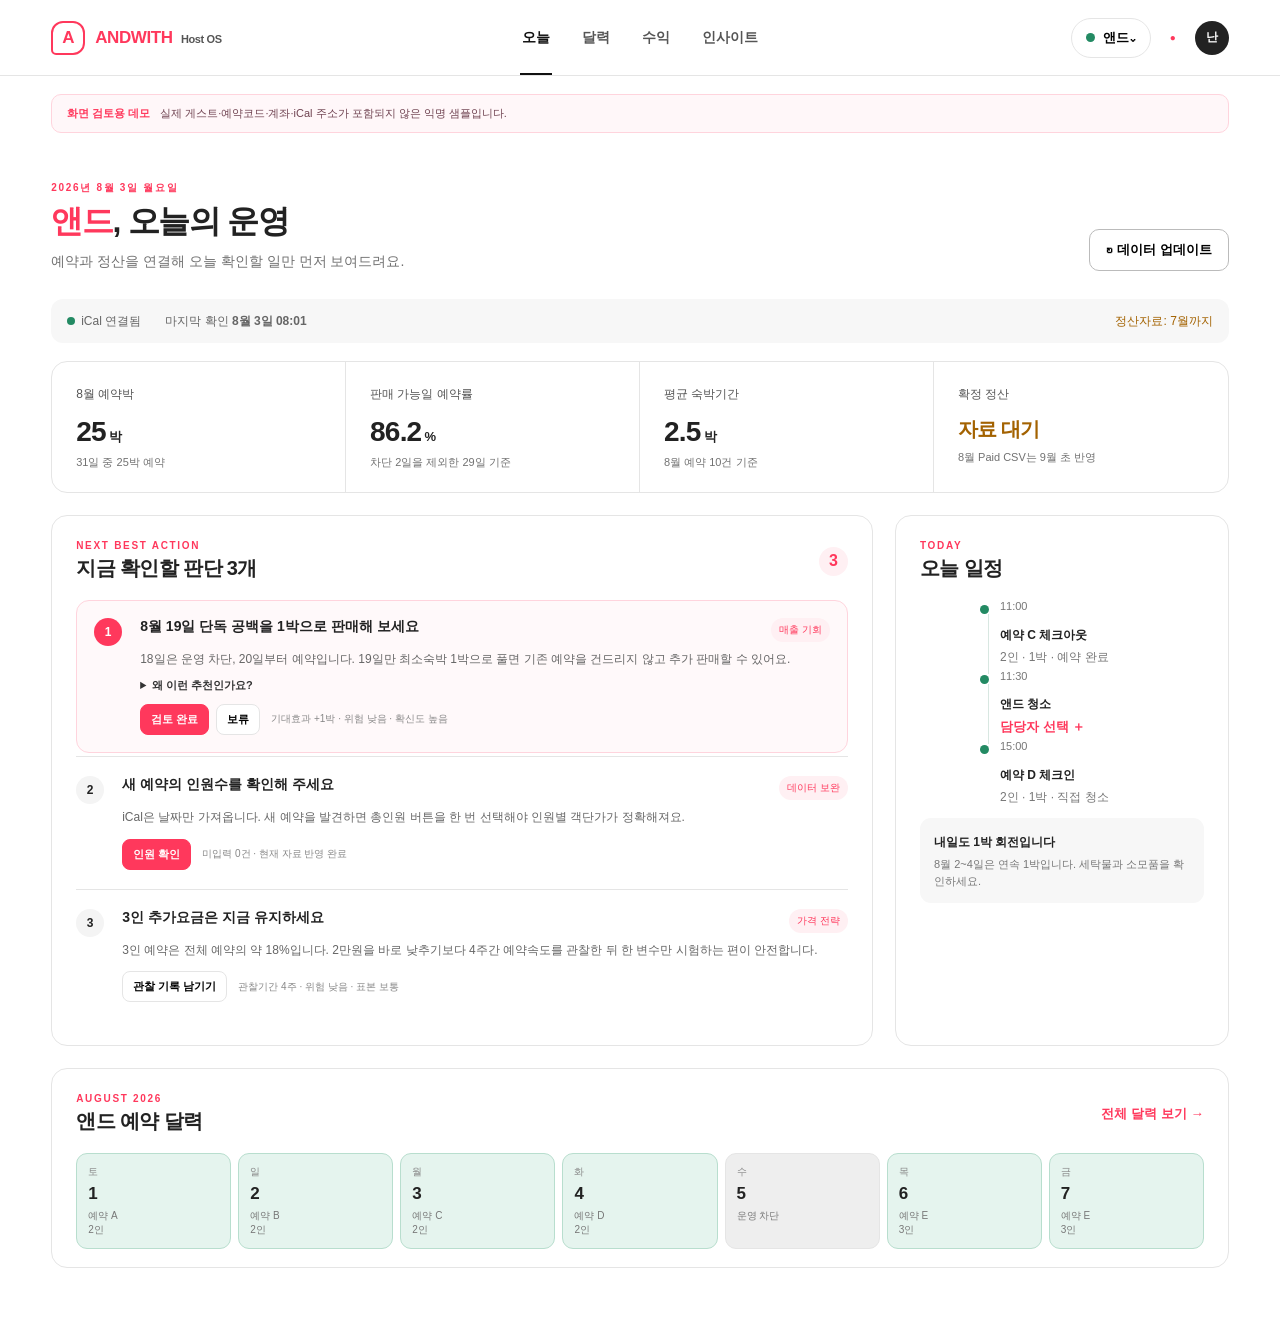
==== index.html @ 37c61ce6 "Add standalone ANDWITH demo preview" ====
<!doctype html>
<html lang="ko">
<head>
  <meta charset="UTF-8">
  <meta name="viewport" content="width=device-width, initial-scale=1.0">
  <meta name="description" content="앤드 숙소의 예약·정산·운영 판단을 돕는 내부 운영 대시보드">
  <title>ANDWITH Host OS · 앤드</title>
  <link rel="stylesheet" href="styles.css">
</head>
<body>
  <header class="topbar">
    <a class="brand" href="#today" aria-label="ANDWITH 홈"><span class="brand-mark">A</span><span>ANDWITH <b>Host OS</b></span></a>
    <nav aria-label="주 메뉴">
      <button class="nav active" data-view="today">오늘</button><button class="nav" data-view="calendar">달력</button><button class="nav" data-view="revenue">수익</button><button class="nav" data-view="insights">인사이트</button>
    </nav>
    <div class="top-actions"><button class="property-pill"><i></i>앤드⌄</button><button class="bell" aria-label="알림">●</button><span class="avatar">난</span></div>
  </header>

  <main>
    <div class="demo-banner"><b>화면 검토용 데모</b><span>실제 게스트·예약코드·계좌·iCal 주소가 포함되지 않은 익명 샘플입니다.</span></div>
    <section class="view active" id="today">
      <div class="page-head"><div><p class="kicker">2026년 8월 3일 월요일</p><h1><em>앤드</em>, 오늘의 운영</h1><p>예약과 정산을 연결해 오늘 확인할 일만 먼저 보여드려요.</p></div><button class="outline" data-open="syncDialog">↻ 데이터 업데이트</button></div>
      <div class="status-strip"><span><i class="dot green"></i>iCal 연결됨</span><span>마지막 확인 <b id="lastSync">8월 3일 08:01</b></span><span class="needs">정산자료: 7월까지</span></div>
      <div class="metric-grid">
        <article><span>8월 예약박</span><strong id="bookedMetric">25<small>박</small></strong><p>31일 중 25박 예약</p></article>
        <article><span>판매 가능일 예약률</span><strong id="sellableMetric">86.2<small>%</small></strong><p>차단 2일을 제외한 29일 기준</p></article>
        <article><span>평균 숙박기간</span><strong id="losMetric">2.5<small>박</small></strong><p>8월 예약 10건 기준</p></article>
        <article><span>확정 정산</span><strong class="waiting">자료 대기</strong><p>8월 Paid CSV는 9월 초 반영</p></article>
      </div>

      <div class="dashboard-grid">
        <section class="panel actions-panel"><div class="panel-head"><div><p class="kicker">NEXT BEST ACTION</p><h2>지금 확인할 판단 3개</h2></div><span class="count">3</span></div>
          <article class="recommend urgent"><span class="rank">1</span><div><div class="rec-title"><b>8월 19일 단독 공백을 1박으로 판매해 보세요</b><span>매출 기회</span></div><p>18일은 운영 차단, 20일부터 예약입니다. 19일만 최소숙박 1박으로 풀면 기존 예약을 건드리지 않고 추가 판매할 수 있어요.</p><details><summary>왜 이런 추천인가요?</summary><ul><li>예약 사이 판매 가능한 단독 1박입니다.</li><li>최근 임박 1박 수령액은 약 8.8만~11.8만원 범위입니다.</li><li>외주 청소 시 할인 폭이 크면 이익이 빠르게 줄어듭니다.</li></ul></details><div class="rec-actions"><button class="primary">검토 완료</button><button>보류</button><small>기대효과 +1박 · 위험 낮음 · 확신도 높음</small></div></div></article>
          <article class="recommend"><span class="rank">2</span><div><div class="rec-title"><b>새 예약의 인원수를 확인해 주세요</b><span>데이터 보완</span></div><p>iCal은 날짜만 가져옵니다. 새 예약을 발견하면 총인원 버튼을 한 번 선택해야 인원별 객단가가 정확해져요.</p><div class="rec-actions"><button class="primary" data-open="guestDialog">인원 확인</button><small>미입력 0건 · 현재 자료 반영 완료</small></div></div></article>
          <article class="recommend"><span class="rank">3</span><div><div class="rec-title"><b>3인 추가요금은 지금 유지하세요</b><span>가격 전략</span></div><p>3인 예약은 전체 예약의 약 18%입니다. 2만원을 바로 낮추기보다 4주간 예약속도를 관찰한 뒤 한 변수만 시험하는 편이 안전합니다.</p><div class="rec-actions"><button>관찰 기록 남기기</button><small>관찰기간 4주 · 위험 낮음 · 표본 보통</small></div></div></article>
        </section>

        <aside class="panel right-panel"><div class="panel-head"><div><p class="kicker">TODAY</p><h2>오늘 일정</h2></div></div>
          <div class="timeline"><div><time>11:00</time><span><b>예약 C 체크아웃</b><small>2인 · 1박 · 예약 완료</small></span></div><div><time>11:30</time><span><b>앤드 청소</b><small><button class="text-button" id="cleanerButton">담당자 선택 ＋</button></small></span></div><div><time>15:00</time><span><b>예약 D 체크인</b><small>2인 · 1박 · 직접 청소</small></span></div></div>
          <div class="mini-alert"><b>내일도 1박 회전입니다</b><p>8월 2~4일은 연속 1박입니다. 세탁물과 소모품을 확인하세요.</p></div>
        </aside>
      </div>

      <section class="panel calendar-preview"><div class="panel-head"><div><p class="kicker">AUGUST 2026</p><h2>앤드 예약 달력</h2></div><button class="text-button" data-view-link="calendar">전체 달력 보기 →</button></div><div id="miniCalendar" class="week-strip"></div></section>
    </section>

    <section class="view" id="calendar">
      <div class="page-head compact"><div><p class="kicker">OPERATIONS CALENDAR</p><h1><em>앤드</em> 예약 달력</h1><p>예약·차단·청소 일정을 한 달 전체로 확인합니다.</p></div><div class="head-buttons"><button class="outline" data-open="reservationDialog">＋ 예약 보완</button><button class="primary" data-open="syncDialog">↻ 동기화</button></div></div>
      <section class="panel calendar-panel"><div class="calendar-toolbar"><button aria-label="이전 달">‹</button><h2>2026년 8월</h2><button aria-label="다음 달">›</button><div class="legend"><span><i class="and"></i>앤드 예약</span><span><i class="blocked"></i>운영 차단</span><span><i class="clean"></i>청소</span></div></div><div class="weekdays"><span>일</span><span>월</span><span>화</span><span>수</span><span>목</span><span>금</span><span>토</span></div><div id="monthCalendar" class="month-calendar"></div></section>
    </section>

    <section class="view" id="revenue">
      <div class="page-head compact"><div><p class="kicker">REVENUE & PROFIT</p><h1><em>앤드</em> 정산·손익</h1><p>숙박월 실적과 실제 입금월을 분리해서 봅니다.</p></div><button class="primary" data-open="csvDialog">CSV 업로드</button></div>
      <div class="notice"><b>8월은 진행 중입니다.</b><span>8월 Paid CSV를 9월 초에 올리면 확정 정산으로 마감됩니다. 매일 올릴 필요는 없어요.</span></div>
      <div class="month-tabs"><button>6월</button><button class="active">7월</button><button>8월 <small>진행 중</small></button></div>
      <div class="metric-grid revenue-cards"><article><span>7월 호스팅 총수입</span><strong>3,846,160<small>원</small></strong><p>숙박월 기준 추정 배분</p></article><article><span>공동호스트·수수료 후</span><strong>3,087,504<small>원</small></strong><p>입력 거래 기준</p></article><article><span>총 ADR</span><strong>142,450<small>원</small></strong><p>예약박 27박 기준</p></article><article><span>예상 운영이익</span><strong>1,707,000<small>원</small></strong><p>세전 · 비용 추정</p></article></div>
      <div class="dashboard-grid"><section class="panel"><div class="panel-head"><div><p class="kicker">PROFIT BRIDGE</p><h2>7월에 남은 돈</h2></div></div><div class="profit-list"><div><span>호스팅 총수입</span><b>3,846,160원</b></div><div class="minus"><span>에어비앤비 수수료·공동호스트</span><b>−758,656원</b></div><div class="minus"><span>월세·관리비·공과금·소모품</span><b>−855,000원</b></div><div class="minus"><span>청소·세탁 추정</span><b>−475,000원</b></div><div class="total"><span>세전 예상 운영이익</span><b>약 1,707,000원</b></div></div><p class="formula">각 숫자를 누르면 사용한 예약·거래·비용 원자료를 추적할 수 있도록 설계합니다.</p></section><aside class="panel data-quality"><div class="panel-head"><div><p class="kicker">DATA QUALITY</p><h2>정산 확인사항</h2></div></div><ul><li class="ok">Payout 행은 매출에서 제외</li><li class="ok">동일 예약코드 분할거래 통합</li><li class="ok">추천 크레딧은 영업외수입 분리</li><li class="warn">월경계 예약은 숙박일별 평균 배분</li><li class="warn">인터넷 비용 금액 미입력</li></ul></aside></div>
    </section>

    <section class="view" id="insights">
      <div class="page-head compact"><div><p class="kicker">PERFORMANCE INSIGHTS</p><h1><em>앤드</em> 성과 인사이트</h1><p>조회·예약·남은 판매일을 함께 보고 전환율을 해석합니다.</p></div><button class="outline" id="addChange">＋ 변경 기록</button></div>
      <div class="metric-grid"><article><span>7월 조회수</span><strong>4,126</strong><p>6월 대비 +58.2%</p></article><article><span>새 예약</span><strong>25<small>건</small></strong><p>선택기간 기준</p></article><article><span>조회→예약률</span><strong>0.6<small>%</small></strong><p>가동률과 다른 지표입니다</p></article><article><span>7월 판매 가능일 예약률</span><strong>100<small>%</small></strong><p>운영차단 4일 제외</p></article></div>
      <section class="panel chart-panel"><div class="panel-head"><div><p class="kicker">VIEWS & CHANGE LOG</p><h2>조회 추이와 운영 변경</h2></div><span class="chip">원인 후보 비교</span></div><div class="chart"><div class="gridlines"></div><svg viewBox="0 0 1000 230" preserveAspectRatio="none" aria-label="7월 조회수 추이"><defs><linearGradient id="area" x1="0" y1="0" x2="0" y2="1"><stop offset="0" stop-color="#ff385c" stop-opacity=".35"/><stop offset="1" stop-color="#ff385c" stop-opacity=".02"/></linearGradient></defs><path class="area" d="M0 170 L40 195 L80 172 L120 180 L160 193 L200 196 L240 170 L280 150 L320 172 L360 170 L400 105 L440 80 L480 125 L520 184 L560 186 L600 180 L640 185 L680 172 L720 148 L760 145 L800 115 L840 110 L880 145 L900 180 L920 25 L940 135 L970 145 L1000 160 L1000 230 L0 230Z"/><path class="line" d="M0 170 L40 195 L80 172 L120 180 L160 193 L200 196 L240 170 L280 150 L320 172 L360 170 L400 105 L440 80 L480 125 L520 184 L560 186 L600 180 L640 185 L680 172 L720 148 L760 145 L800 115 L840 110 L880 145 L900 180 L920 25 L940 135 L970 145 L1000 160"/><circle cx="920" cy="25" r="6"/></svg><div class="spike-note"><b>7월 26일 조회 급등</b><span>변경 기록이 없어 원인을 확정할 수 없어요.</span><button id="logCause">이날 변경 기록 추가</button></div></div><div class="chart-labels"><span>7/1</span><span>7/7</span><span>7/13</span><span>7/19</span><span>7/26</span><span>7/31</span></div></section>
    </section>
  </main>

  <dialog id="syncDialog"><form method="dialog"><button class="close" value="cancel">×</button><p class="kicker">CALENDAR SYNC</p><h2>예약 달력 업데이트</h2><p>iCal 주소는 한 번만 저장합니다. 브라우저 보안상 직접 읽지 못할 경우 최신 iCal 원문을 붙여 넣을 수 있어요.</p><label>비공개 iCal 주소<input id="icalUrl" type="url" value="" placeholder="https://www.airbnb.co.kr/calendar/ical/…"></label><label>또는 iCal 원문 붙여넣기<textarea id="icalText" placeholder="BEGIN:VCALENDAR…"></textarea></label><div id="syncResult" class="result">현재 테스트 데이터: 8월 예약 10건 · 25박 · 차단 2일</div><div class="dialog-actions"><button value="cancel">취소</button><button type="button" class="primary" id="syncButton">업데이트 확인</button></div></form></dialog>
  <dialog id="csvDialog"><form method="dialog"><button class="close" value="cancel">×</button><p class="kicker">AIRBNB CSV</p><h2>정산자료 가져오기</h2><p>같은 파일을 다시 올려도 예약코드와 거래 내용을 비교해 중복 반영하지 않습니다.</p><label class="dropzone">CSV 파일 선택<input id="csvFile" type="file" accept=".csv,text/csv"><span>파일을 끌어놓거나 눌러서 선택</span><small>Paid 또는 Upcoming CSV</small></label><label>또는 표 내용 붙여넣기<textarea id="csvText" placeholder="날짜&#9;입금 예정일&#9;종류&#9;예약 코드…"></textarea></label><div id="csvResult" class="result">파일을 선택하면 예약·Payout·공동호스트 분배를 자동 분류합니다.</div><div class="dialog-actions"><button value="cancel">취소</button><button type="button" class="primary" id="csvButton">분석해서 반영</button></div></form></dialog>
  <dialog id="guestDialog"><form method="dialog"><button class="close" value="cancel">×</button><p class="kicker">GUEST COUNT</p><h2>새 예약 인원 확인</h2><p>현재 등록된 8월 예약은 모두 입력됐습니다. 다음 새 예약부터 아래 버튼으로 총인원만 선택하면 됩니다.</p><div class="empty-state">✓ 미입력 예약이 없습니다.</div><div class="dialog-actions"><button value="cancel" class="primary">확인</button></div></form></dialog>
  <dialog id="reservationDialog"><form method="dialog"><button class="close" value="cancel">×</button><p class="kicker">RESERVATION DETAILS</p><h2>예약 정보 보완</h2><div class="form-row"><label>체크인<input type="date" value="2026-08-04"></label><label>체크아웃<input type="date" value="2026-08-05"></label></div><label>총인원<div class="guest-buttons"><button type="button">1명</button><button type="button" class="selected">2명</button><button type="button">3명</button><button type="button">4명</button></div></label><label>청소 담당자<select><option>난희 · 직접 청소</option><option>외주 담당자</option><option>미배정</option></select></label><div class="dialog-actions"><button value="cancel">취소</button><button value="default" class="primary">저장</button></div></form></dialog>
  <div id="toast" role="status"></div>
  <script src="app.js"></script>
</body>
</html>
---- styles.css ----
:root{--coral:#ff385c;--coral-dark:#df264b;--ink:#222;--muted:#717171;--line:#e5e5e5;--soft:#f7f7f7;--green:#238a63;--green-soft:#e5f4ee;--gold:#d49a22;--shadow:0 8px 30px rgba(0,0,0,.07)}
*{box-sizing:border-box}html{scroll-behavior:smooth}body{margin:0;color:var(--ink);background:#fff;font-family:Pretendard,"Noto Sans KR",-apple-system,BlinkMacSystemFont,"Segoe UI",sans-serif}.topbar{height:76px;border-bottom:1px solid var(--line);display:grid;grid-template-columns:1fr auto 1fr;align-items:center;padding:0 4vw;position:sticky;top:0;background:rgba(255,255,255,.96);backdrop-filter:blur(12px);z-index:20}.brand{display:flex;align-items:center;gap:10px;text-decoration:none;color:var(--coral);font-size:17px;font-weight:800;letter-spacing:-.4px}.brand b{color:#555;font-size:11px;margin-left:4px}.brand-mark{width:34px;height:34px;border:2px solid var(--coral);border-radius:12px 12px 12px 5px;display:grid;place-items:center}.topbar nav{display:flex;align-self:stretch;gap:28px}.nav{border:0;background:none;font-size:14px;font-weight:650;color:#555;position:relative;cursor:pointer;padding:0 2px}.nav.active{color:#111}.nav.active:after{content:"";height:2px;background:#111;position:absolute;left:0;right:0;bottom:0}.top-actions{display:flex;align-items:center;justify-content:flex-end;gap:13px}.property-pill{border:1px solid var(--line);border-radius:24px;background:white;padding:10px 14px;font-weight:700}.property-pill i{display:inline-block;width:9px;height:9px;border-radius:50%;background:var(--green);margin-right:8px}.bell{border:0;background:none;color:var(--coral);font-size:10px}.avatar{width:34px;height:34px;border-radius:50%;display:grid;place-items:center;background:#222;color:white;font-size:12px;font-weight:700}main{max-width:1480px;margin:auto;padding:0 4vw 70px}.view{display:none}.view.active{display:block}.page-head{display:flex;justify-content:space-between;align-items:flex-end;padding:48px 0 28px;gap:30px}.page-head.compact{padding-top:40px}.page-head h1{font-size:32px;letter-spacing:-1.3px;margin:5px 0 9px}.page-head h1 em{font-style:normal;color:var(--coral)}.page-head>div>p:last-child{color:var(--muted);font-size:14px;margin:0}.kicker{margin:0;color:var(--coral);font-size:10px;letter-spacing:1.7px;font-weight:800}.outline,.primary{border-radius:10px;padding:11px 16px;font-weight:700;cursor:pointer}.outline{background:#fff;border:1px solid #bbb}.primary{background:var(--coral);color:#fff;border:1px solid var(--coral)}.primary:hover{background:var(--coral-dark)}.status-strip{height:44px;background:var(--soft);border-radius:12px;display:flex;align-items:center;gap:24px;padding:0 16px;font-size:12px;color:#666;margin-bottom:18px}.status-strip .needs{margin-left:auto;color:#a36200}.dot{display:inline-block;width:8px;height:8px;border-radius:50%;margin-right:6px}.green{background:var(--green)}.metric-grid{display:grid;grid-template-columns:repeat(4,1fr);border:1px solid var(--line);border-radius:16px;overflow:hidden;margin-bottom:22px}.metric-grid article{padding:22px 24px;min-height:126px;border-right:1px solid var(--line)}.metric-grid article:last-child{border:0}.metric-grid span{font-size:12px;color:#555}.metric-grid strong{display:block;font-size:28px;margin:13px 0 7px;letter-spacing:-.8px}.metric-grid strong small{font-size:13px;margin-left:3px}.metric-grid p{font-size:11px;color:var(--muted);margin:0}.metric-grid .waiting{font-size:20px;color:#a36200}.dashboard-grid{display:grid;grid-template-columns:minmax(0,1.6fr) minmax(300px,.65fr);gap:22px;margin-bottom:22px}.panel{border:1px solid var(--line);border-radius:16px;background:#fff;padding:24px}.panel-head{display:flex;align-items:center;justify-content:space-between;margin-bottom:18px}.panel-head h2{font-size:20px;margin:4px 0 0;letter-spacing:-.6px}.count{width:29px;height:29px;border-radius:50%;display:grid;place-items:center;background:#fff0f3;color:var(--coral);font-weight:800}.recommend{display:grid;grid-template-columns:34px 1fr;gap:12px;padding:19px 0;border-top:1px solid var(--line)}.recommend.urgent{border:1px solid #ffd4dd;background:#fff9fa;border-radius:13px;padding:17px;margin-bottom:3px}.rank{width:28px;height:28px;border-radius:50%;background:#f4f4f4;display:grid;place-items:center;font-weight:800;font-size:12px}.urgent .rank{background:var(--coral);color:#fff}.rec-title{display:flex;justify-content:space-between;gap:12px}.rec-title b{font-size:14px}.rec-title span{font-size:10px;color:var(--coral);background:#fff0f3;padding:5px 8px;border-radius:20px;white-space:nowrap}.recommend p{font-size:12px;line-height:1.65;color:#666;margin:8px 0}.recommend details{font-size:11px;color:#666}.recommend summary{cursor:pointer;color:#333;font-weight:700}.recommend li{margin:6px 0}.rec-actions{display:flex;align-items:center;gap:7px;margin-top:11px}.rec-actions button{border:1px solid var(--line);background:#fff;padding:7px 10px;border-radius:8px;font-size:11px;font-weight:700;cursor:pointer}.rec-actions button.primary{background:var(--coral);border-color:var(--coral);color:#fff}.rec-actions small{color:#888;font-size:10px;margin-left:4px}.right-panel{padding-bottom:18px}.timeline{display:grid;gap:0}.timeline>div{display:grid;grid-template-columns:52px 12px 1fr;gap:8px;position:relative;min-height:70px}.timeline>div:before{content:"";grid-column:2;width:9px;height:9px;border-radius:50%;background:var(--green);margin-top:5px;z-index:1}.timeline>div:not(:last-child):after{content:"";position:absolute;left:68px;top:14px;bottom:-4px;width:1px;background:#d8e7e1}.timeline time{font-size:11px;color:#777}.timeline span{grid-column:3}.timeline b,.timeline small{display:block;font-size:12px}.timeline small{color:#777;margin-top:5px}.text-button{border:0;background:none;color:var(--coral);font-weight:700;padding:0;cursor:pointer}.mini-alert{background:#f7f7f7;padding:14px;border-radius:11px;margin-top:8px}.mini-alert b{font-size:12px}.mini-alert p{font-size:11px;line-height:1.5;color:#777;margin:5px 0 0}.calendar-preview{padding-bottom:18px}.week-strip{display:grid;grid-template-columns:repeat(7,1fr);gap:7px}.week-day{min-height:91px;border:1px solid var(--line);border-radius:11px;padding:11px}.week-day span,.week-day b,.week-day small{display:block}.week-day span{font-size:10px;color:#888}.week-day b{font-size:17px;margin:5px 0}.week-day small{font-size:10px;color:#777}.week-day.booked{background:var(--green-soft);border-color:#b8dece}.week-day.blocked-day{background:#eee;text-decoration:none}.calendar-toolbar{display:flex;align-items:center;gap:13px;margin-bottom:18px}.calendar-toolbar>button{border:1px solid var(--line);background:#fff;border-radius:50%;width:32px;height:32px;font-size:20px}.calendar-toolbar h2{font-size:23px;margin:0}.legend{margin-left:auto;display:flex;gap:15px;font-size:11px;color:#666}.legend i{display:inline-block;width:9px;height:9px;border-radius:3px;margin-right:5px}.legend .and{background:var(--green)}.legend .blocked{background:#aaa}.legend .clean{border:2px solid var(--coral)}.weekdays,.month-calendar{display:grid;grid-template-columns:repeat(7,1fr)}.weekdays span{font-size:11px;text-align:center;color:#777;padding:8px}.month-calendar{border-top:1px solid var(--line);border-left:1px solid var(--line)}.day{background:#fff;border:0;border-right:1px solid var(--line);border-bottom:1px solid var(--line);min-height:132px;padding:9px;text-align:left;position:relative;overflow:hidden;cursor:pointer}.day:hover{box-shadow:inset 0 0 0 2px #bbb}.day.outside{background:#fafafa;cursor:default}.day time{font-weight:700;font-size:12px}.day.booked{background:linear-gradient(180deg,#fff 0,#fff 27%,#f0f8f5 27%)}.stay{margin:13px -4px 0;background:var(--green);color:#fff;border-radius:6px;padding:8px;min-height:43px}.stay b,.stay span{display:block;white-space:nowrap;overflow:hidden;text-overflow:ellipsis}.stay b{font-size:11px}.stay span{font-size:9px;opacity:.9;margin-top:2px}.block-label{margin-top:15px;background:#ddd;color:#666;border-radius:6px;padding:8px;font-size:10px}.clean-label{position:absolute;bottom:7px;left:8px;color:var(--coral);font-size:9px;font-weight:700}.price{position:absolute;left:9px;bottom:10px;font-size:10px;color:#777}.head-buttons{display:flex;gap:8px}.notice{display:flex;gap:12px;align-items:center;background:#fff5e5;color:#805400;padding:13px 16px;border-radius:10px;font-size:12px;margin-bottom:20px}.month-tabs{display:flex;gap:7px;margin-bottom:14px}.month-tabs button{border:1px solid var(--line);background:#fff;padding:9px 17px;border-radius:22px;font-weight:700}.month-tabs button.active{background:#222;color:#fff}.month-tabs small{font-size:8px}.revenue-cards{margin-bottom:22px}.profit-list>div{display:flex;justify-content:space-between;padding:13px 0;border-bottom:1px solid var(--line);font-size:13px}.profit-list .minus b{color:#777}.profit-list .total{padding-top:18px;border:0;font-size:15px}.profit-list .total b{color:var(--green)}.formula{background:var(--soft);padding:11px;border-radius:8px;color:#777;font-size:10px}.data-quality ul{list-style:none;padding:0;margin:0}.data-quality li{padding:10px 0;border-bottom:1px solid var(--line);font-size:12px}.data-quality li:before{margin-right:8px}.data-quality .ok:before{content:'✓';color:var(--green)}.data-quality .warn:before{content:'!';color:#b87800;font-weight:800}.chart-panel{padding-bottom:22px}.chip{font-size:10px;background:#fff0f3;color:var(--coral);padding:7px 10px;border-radius:20px}.chart{height:260px;position:relative;margin-top:30px}.chart svg{width:100%;height:230px;overflow:visible}.chart .area{fill:url(#area)}.chart .line{fill:none;stroke:var(--coral);stroke-width:3}.chart circle{fill:var(--coral);stroke:#fff;stroke-width:3}.gridlines{position:absolute;inset:0 0 30px;background:repeating-linear-gradient(to bottom,#eee 0,#eee 1px,transparent 1px,transparent 45px)}.spike-note{position:absolute;right:2%;top:-28px;background:#fff;border:1px solid #ffd1da;box-shadow:var(--shadow);padding:11px 13px;border-radius:10px;display:grid;gap:3px}.spike-note b{font-size:11px}.spike-note span{font-size:9px;color:#777}.spike-note button{border:0;background:none;color:var(--coral);padding:3px 0;text-align:left;font-size:9px;font-weight:700}.chart-labels{display:flex;justify-content:space-between;color:#888;font-size:10px}dialog{border:0;border-radius:18px;padding:0;width:min(590px,calc(100vw - 30px));box-shadow:0 24px 90px rgba(0,0,0,.25)}dialog::backdrop{background:rgba(0,0,0,.44);backdrop-filter:blur(2px)}dialog form{padding:30px;position:relative}dialog h2{font-size:24px;margin:5px 0 9px}dialog form>p:not(.kicker){font-size:12px;color:#777;line-height:1.6}.close{position:absolute;right:18px;top:16px;border:0;background:#f4f4f4;border-radius:50%;width:30px;height:30px;font-size:18px}dialog label{display:grid;gap:7px;font-size:11px;font-weight:700;margin-top:15px}dialog input,dialog textarea,dialog select{border:1px solid #ccc;border-radius:9px;padding:11px;font:inherit}dialog textarea{min-height:100px;resize:vertical}.dialog-actions{display:flex;justify-content:flex-end;gap:8px;margin-top:20px}.dialog-actions button{border:1px solid var(--line);padding:10px 15px;border-radius:9px;background:#fff;font-weight:700}.dialog-actions .primary{background:var(--coral);color:#fff}.result,.empty-state{margin-top:14px;background:var(--soft);padding:13px;border-radius:9px;color:#666;font-size:11px}.dropzone{border:1px dashed #aaa;border-radius:11px;padding:23px;text-align:center}.dropzone input{display:none}.dropzone span,.dropzone small{display:block}.dropzone small{color:#999;margin-top:4px}.form-row{display:grid;grid-template-columns:1fr 1fr;gap:10px}.guest-buttons{display:grid;grid-template-columns:repeat(4,1fr);gap:7px}.guest-buttons button{border:1px solid #ccc;background:#fff;padding:10px;border-radius:8px}.guest-buttons button.selected{background:var(--green);color:#fff;border-color:var(--green)}#toast{position:fixed;bottom:25px;left:50%;transform:translate(-50%,20px);background:#222;color:#fff;padding:11px 18px;border-radius:24px;font-size:12px;opacity:0;pointer-events:none;transition:.25s;z-index:99}#toast.show{opacity:1;transform:translate(-50%,0)}
@media(max-width:1000px){.metric-grid{grid-template-columns:1fr 1fr}.metric-grid article:nth-child(2){border-right:0}.metric-grid article:nth-child(-n+2){border-bottom:1px solid var(--line)}.dashboard-grid{grid-template-columns:1fr}.day{min-height:110px}.topbar{grid-template-columns:1fr auto}.topbar nav{display:none}.brand b{display:none}}
@media(max-width:650px){.topbar{height:64px;padding:0 16px}.property-pill{display:none}main{padding:0 13px 40px}.page-head{padding-top:28px;display:block}.page-head h1{font-size:27px}.page-head>button,.head-buttons{margin-top:18px}.metric-grid{grid-template-columns:1fr 1fr}.metric-grid article{padding:16px;min-height:110px}.metric-grid strong{font-size:22px}.status-strip{overflow:auto;white-space:nowrap}.recommend{grid-template-columns:28px 1fr}.rec-title{display:block}.rec-title span{display:inline-block;margin-top:6px}.rec-actions{flex-wrap:wrap}.week-strip{overflow:auto;grid-template-columns:repeat(7,95px)}.calendar-panel{padding:12px;overflow:auto}.calendar-toolbar,.weekdays,.month-calendar{min-width:760px}.legend{display:none}.day{min-height:115px}.notice{align-items:flex-start;display:grid}.spike-note{right:0}.chart{height:220px}.chart svg{height:190px}}
.demo-banner{margin-top:18px;padding:11px 15px;border:1px solid #ffd4dd;background:#fff7f9;border-radius:10px;display:flex;align-items:center;gap:10px;color:#6f4250;font-size:11px}.demo-banner b{color:var(--coral);white-space:nowrap}@media(max-width:650px){.demo-banner{align-items:flex-start;display:grid}}
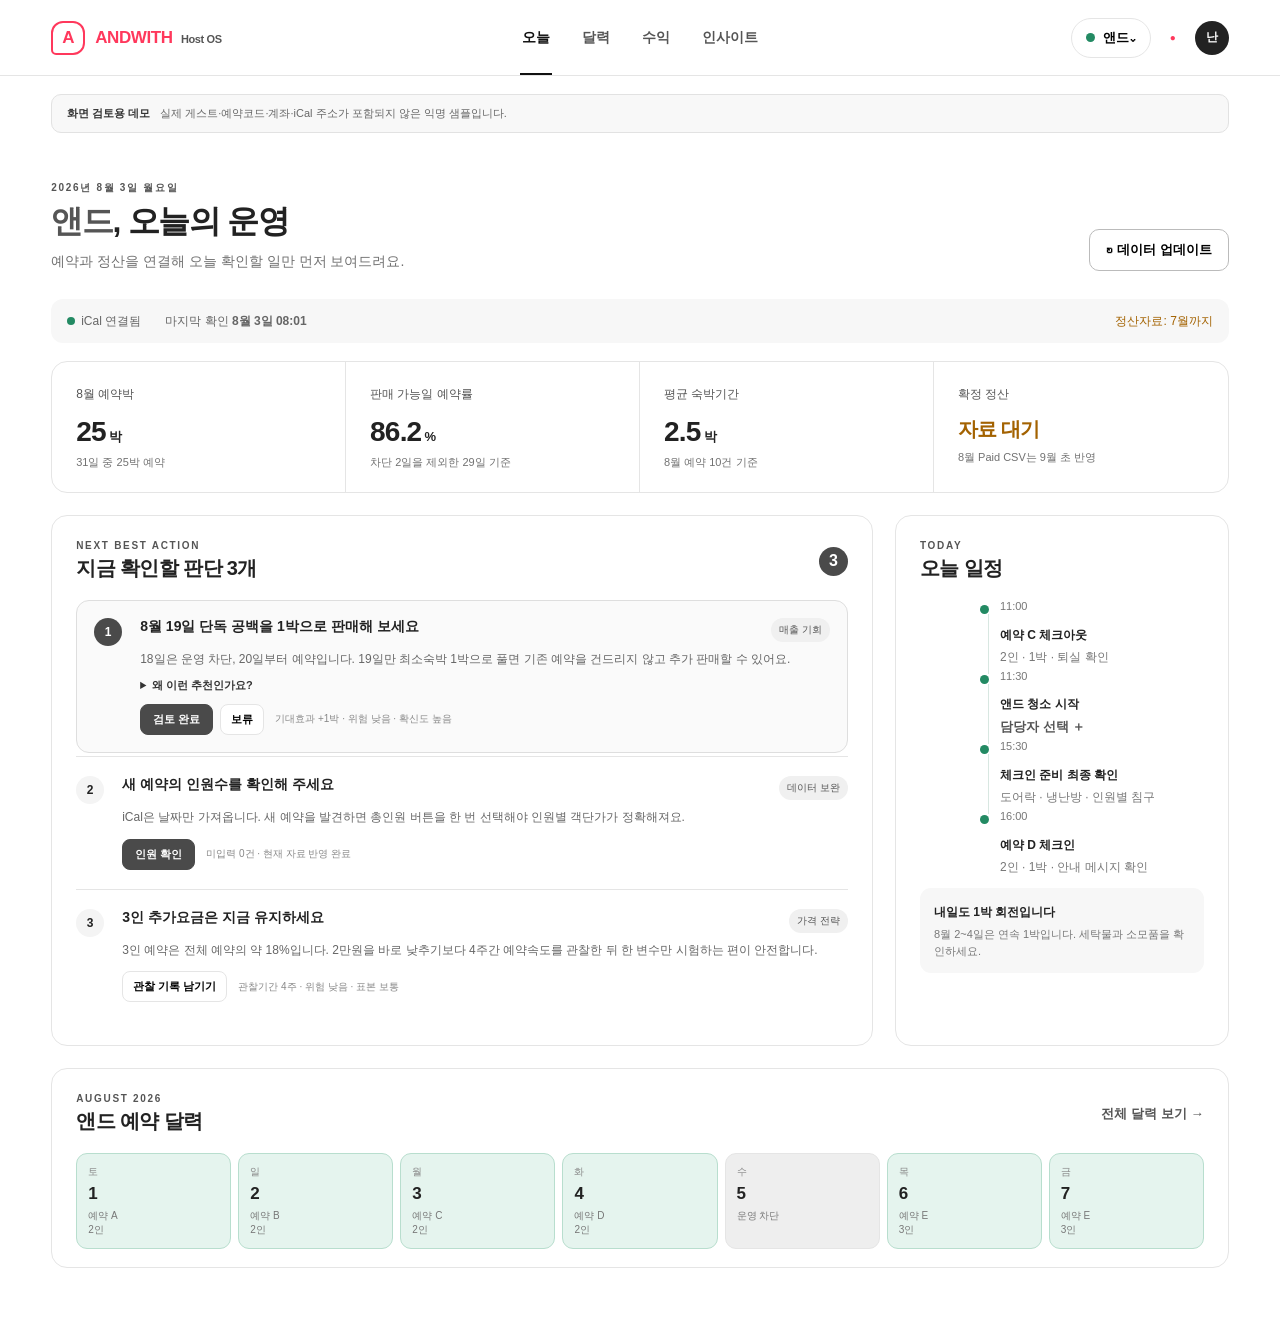
==== commit ee4dc693: "Refine dashboard operations and explainable insights" ====
--- a/index.html
+++ b/index.html
@@ -30,13 +30,13 @@
 
       <div class="dashboard-grid">
         <section class="panel actions-panel"><div class="panel-head"><div><p class="kicker">NEXT BEST ACTION</p><h2>지금 확인할 판단 3개</h2></div><span class="count">3</span></div>
-          <article class="recommend urgent"><span class="rank">1</span><div><div class="rec-title"><b>8월 19일 단독 공백을 1박으로 판매해 보세요</b><span>매출 기회</span></div><p>18일은 운영 차단, 20일부터 예약입니다. 19일만 최소숙박 1박으로 풀면 기존 예약을 건드리지 않고 추가 판매할 수 있어요.</p><details><summary>왜 이런 추천인가요?</summary><ul><li>예약 사이 판매 가능한 단독 1박입니다.</li><li>최근 임박 1박 수령액은 약 8.8만~11.8만원 범위입니다.</li><li>외주 청소 시 할인 폭이 크면 이익이 빠르게 줄어듭니다.</li></ul></details><div class="rec-actions"><button class="primary">검토 완료</button><button>보류</button><small>기대효과 +1박 · 위험 낮음 · 확신도 높음</small></div></div></article>
-          <article class="recommend"><span class="rank">2</span><div><div class="rec-title"><b>새 예약의 인원수를 확인해 주세요</b><span>데이터 보완</span></div><p>iCal은 날짜만 가져옵니다. 새 예약을 발견하면 총인원 버튼을 한 번 선택해야 인원별 객단가가 정확해져요.</p><div class="rec-actions"><button class="primary" data-open="guestDialog">인원 확인</button><small>미입력 0건 · 현재 자료 반영 완료</small></div></div></article>
+          <article class="recommend urgent"><span class="rank">1</span><div><div class="rec-title"><b>8월 19일 단독 공백을 1박으로 판매해 보세요</b><span>매출 기회</span></div><p>18일은 운영 차단, 20일부터 예약입니다. 19일만 최소숙박 1박으로 풀면 기존 예약을 건드리지 않고 추가 판매할 수 있어요.</p><details><summary>왜 이런 추천인가요?</summary><ul><li>예약 사이 판매 가능한 단독 1박입니다.</li><li>최근 임박 1박 수령액은 약 8.8만~11.8만원 범위입니다.</li><li>외주 청소 시 할인 폭이 크면 이익이 빠르게 줄어듭니다.</li></ul></details><div class="rec-actions"><button class="action-button">검토 완료</button><button>보류</button><small>기대효과 +1박 · 위험 낮음 · 확신도 높음</small></div></div></article>
+          <article class="recommend"><span class="rank">2</span><div><div class="rec-title"><b>새 예약의 인원수를 확인해 주세요</b><span>데이터 보완</span></div><p>iCal은 날짜만 가져옵니다. 새 예약을 발견하면 총인원 버튼을 한 번 선택해야 인원별 객단가가 정확해져요.</p><div class="rec-actions"><button class="action-button" data-open="guestDialog">인원 확인</button><small>미입력 0건 · 현재 자료 반영 완료</small></div></div></article>
           <article class="recommend"><span class="rank">3</span><div><div class="rec-title"><b>3인 추가요금은 지금 유지하세요</b><span>가격 전략</span></div><p>3인 예약은 전체 예약의 약 18%입니다. 2만원을 바로 낮추기보다 4주간 예약속도를 관찰한 뒤 한 변수만 시험하는 편이 안전합니다.</p><div class="rec-actions"><button>관찰 기록 남기기</button><small>관찰기간 4주 · 위험 낮음 · 표본 보통</small></div></div></article>
         </section>
 
         <aside class="panel right-panel"><div class="panel-head"><div><p class="kicker">TODAY</p><h2>오늘 일정</h2></div></div>
-          <div class="timeline"><div><time>11:00</time><span><b>예약 C 체크아웃</b><small>2인 · 1박 · 예약 완료</small></span></div><div><time>11:30</time><span><b>앤드 청소</b><small><button class="text-button" id="cleanerButton">담당자 선택 ＋</button></small></span></div><div><time>15:00</time><span><b>예약 D 체크인</b><small>2인 · 1박 · 직접 청소</small></span></div></div>
+          <div class="timeline"><div><time>11:00</time><span><b>예약 C 체크아웃</b><small>2인 · 1박 · 퇴실 확인</small></span></div><div><time>11:30</time><span><b>앤드 청소 시작</b><small><button class="text-button" id="cleanerButton">담당자 선택 ＋</button></small></span></div><div><time>15:30</time><span><b>체크인 준비 최종 확인</b><small>도어락 · 냉난방 · 인원별 침구</small></span></div><div><time>16:00</time><span><b>예약 D 체크인</b><small>2인 · 1박 · 안내 메시지 확인</small></span></div></div>
           <div class="mini-alert"><b>내일도 1박 회전입니다</b><p>8월 2~4일은 연속 1박입니다. 세탁물과 소모품을 확인하세요.</p></div>
         </aside>
       </div>
@@ -53,14 +53,16 @@
       <div class="page-head compact"><div><p class="kicker">REVENUE & PROFIT</p><h1><em>앤드</em> 정산·손익</h1><p>숙박월 실적과 실제 입금월을 분리해서 봅니다.</p></div><button class="primary" data-open="csvDialog">CSV 업로드</button></div>
       <div class="notice"><b>8월은 진행 중입니다.</b><span>8월 Paid CSV를 9월 초에 올리면 확정 정산으로 마감됩니다. 매일 올릴 필요는 없어요.</span></div>
       <div class="month-tabs"><button>6월</button><button class="active">7월</button><button>8월 <small>진행 중</small></button></div>
-      <div class="metric-grid revenue-cards"><article><span>7월 호스팅 총수입</span><strong>3,846,160<small>원</small></strong><p>숙박월 기준 추정 배분</p></article><article><span>공동호스트·수수료 후</span><strong>3,087,504<small>원</small></strong><p>입력 거래 기준</p></article><article><span>총 ADR</span><strong>142,450<small>원</small></strong><p>예약박 27박 기준</p></article><article><span>예상 운영이익</span><strong>1,707,000<small>원</small></strong><p>세전 · 비용 추정</p></article></div>
-      <div class="dashboard-grid"><section class="panel"><div class="panel-head"><div><p class="kicker">PROFIT BRIDGE</p><h2>7월에 남은 돈</h2></div></div><div class="profit-list"><div><span>호스팅 총수입</span><b>3,846,160원</b></div><div class="minus"><span>에어비앤비 수수료·공동호스트</span><b>−758,656원</b></div><div class="minus"><span>월세·관리비·공과금·소모품</span><b>−855,000원</b></div><div class="minus"><span>청소·세탁 추정</span><b>−475,000원</b></div><div class="total"><span>세전 예상 운영이익</span><b>약 1,707,000원</b></div></div><p class="formula">각 숫자를 누르면 사용한 예약·거래·비용 원자료를 추적할 수 있도록 설계합니다.</p></section><aside class="panel data-quality"><div class="panel-head"><div><p class="kicker">DATA QUALITY</p><h2>정산 확인사항</h2></div></div><ul><li class="ok">Payout 행은 매출에서 제외</li><li class="ok">동일 예약코드 분할거래 통합</li><li class="ok">추천 크레딧은 영업외수입 분리</li><li class="warn">월경계 예약은 숙박일별 평균 배분</li><li class="warn">인터넷 비용 금액 미입력</li></ul></aside></div>
+      <div class="metric-grid revenue-cards"><article><span>7월 호스팅 총수입</span><strong>3,846,160<small>원</small></strong><p>숙박월 기준 추정 배분</p></article><article><span>공동호스트·수수료 후</span><strong>3,087,504<small>원</small></strong><p>입력 거래 기준</p></article><article><span>총 ADR</span><strong>142,450<small>원</small></strong><p>예약박 27박 기준</p></article><article><span>세전 예상 운영이익</span><strong id="profitMetric">1,757,504<small>원</small></strong><p>추가비용 입력 전</p></article></div>
+      <div class="dashboard-grid"><section class="panel"><div class="panel-head"><div><p class="kicker">PROFIT BRIDGE</p><h2>7월에 남은 돈</h2></div><button class="outline small" data-open="expenseDialog">＋ 비용 입력</button></div><div class="profit-list"><div><span>호스팅 총수입</span><b>3,846,160원</b></div><div class="minus"><span>에어비앤비 수수료·공동호스트</span><b>−758,656원</b></div><div class="minus"><span>월세·관리비·공과금·소모품</span><b>−855,000원</b></div><div class="minus"><span>청소·세탁 추정</span><b>−475,000원</b></div><div id="extraExpenseRows"></div><div class="total"><span>세전 예상 운영이익</span><b id="profitTotal">1,757,504원</b></div></div><p class="formula">세금은 포함하지 않은 운영 추정치입니다. 추가 비용을 입력하면 즉시 차감하고 사용한 원자료를 추적합니다.</p></section><aside class="panel data-quality"><div class="panel-head"><div><p class="kicker">DATA QUALITY</p><h2>정산 확인사항</h2></div></div><ul><li class="ok">Payout 행은 매출에서 제외</li><li class="ok">동일 예약코드 분할거래 통합</li><li class="ok">추천 크레딧은 영업외수입 분리</li><li class="warn">월경계 예약은 숙박일별 평균 배분</li><li class="warn">인터넷 비용 금액 미입력</li></ul></aside></div>
     </section>
 
     <section class="view" id="insights">
       <div class="page-head compact"><div><p class="kicker">PERFORMANCE INSIGHTS</p><h1><em>앤드</em> 성과 인사이트</h1><p>조회·예약·남은 판매일을 함께 보고 전환율을 해석합니다.</p></div><button class="outline" id="addChange">＋ 변경 기록</button></div>
       <div class="metric-grid"><article><span>7월 조회수</span><strong>4,126</strong><p>6월 대비 +58.2%</p></article><article><span>새 예약</span><strong>25<small>건</small></strong><p>선택기간 기준</p></article><article><span>조회→예약률</span><strong>0.6<small>%</small></strong><p>가동률과 다른 지표입니다</p></article><article><span>7월 판매 가능일 예약률</span><strong>100<small>%</small></strong><p>운영차단 4일 제외</p></article></div>
-      <section class="panel chart-panel"><div class="panel-head"><div><p class="kicker">VIEWS & CHANGE LOG</p><h2>조회 추이와 운영 변경</h2></div><span class="chip">원인 후보 비교</span></div><div class="chart"><div class="gridlines"></div><svg viewBox="0 0 1000 230" preserveAspectRatio="none" aria-label="7월 조회수 추이"><defs><linearGradient id="area" x1="0" y1="0" x2="0" y2="1"><stop offset="0" stop-color="#ff385c" stop-opacity=".35"/><stop offset="1" stop-color="#ff385c" stop-opacity=".02"/></linearGradient></defs><path class="area" d="M0 170 L40 195 L80 172 L120 180 L160 193 L200 196 L240 170 L280 150 L320 172 L360 170 L400 105 L440 80 L480 125 L520 184 L560 186 L600 180 L640 185 L680 172 L720 148 L760 145 L800 115 L840 110 L880 145 L900 180 L920 25 L940 135 L970 145 L1000 160 L1000 230 L0 230Z"/><path class="line" d="M0 170 L40 195 L80 172 L120 180 L160 193 L200 196 L240 170 L280 150 L320 172 L360 170 L400 105 L440 80 L480 125 L520 184 L560 186 L600 180 L640 185 L680 172 L720 148 L760 145 L800 115 L840 110 L880 145 L900 180 L920 25 L940 135 L970 145 L1000 160"/><circle cx="920" cy="25" r="6"/></svg><div class="spike-note"><b>7월 26일 조회 급등</b><span>변경 기록이 없어 원인을 확정할 수 없어요.</span><button id="logCause">이날 변경 기록 추가</button></div></div><div class="chart-labels"><span>7/1</span><span>7/7</span><span>7/13</span><span>7/19</span><span>7/26</span><span>7/31</span></div></section>
+      <section class="panel chart-panel"><div class="panel-head"><div><p class="kicker">VIEWS & CHANGE LOG</p><h2>일별 조회수와 운영 변경</h2></div><span class="chip">점 또는 날짜를 눌러 확인</span></div><div class="chart"><div class="gridlines"></div><svg id="viewsChart" viewBox="0 0 1000 230" preserveAspectRatio="none" aria-label="7월 일별 조회수 추이"></svg></div><div class="chart-labels"><span>7/1</span><span>7/7</span><span>7/13</span><span>7/19</span><span>7/26</span><span>7/31</span></div><div id="chartDetail" class="chart-detail"><div><span>선택일</span><b>7월 26일</b></div><div><span>조회수</span><b>242회</b></div><div><span>새 예약</span><b>1건</b></div><div><span>운영 변경</span><b>기록 없음</b></div><button id="logCause">변경 기록 추가</button></div></section>
+      <section class="insight-grid"><article class="panel stage-card"><span class="stage">1 · 발견</span><h3>노출과 조회</h3><b>조회 4,126회</b><p>제목·대표사진·검색조건 변경과 조회 급등일을 비교합니다.</p><small>자료: 성과 대시보드</small></article><article class="panel stage-card"><span class="stage">2 · 전환</span><h3>조회에서 예약</h3><b>예약률 0.6%</b><p>남은 판매일과 최소숙박을 함께 봐야 낮아진 원인을 오판하지 않습니다.</p><small>자료: 성과 + iCal</small></article><article class="panel stage-card"><span class="stage">3 · 운영</span><h3>예약의 품질</h3><b>평균 2.5박</b><p>인원·리드타임·공백·청소 회전수를 이용해 좋은 예약을 구분합니다.</p><small>자료: iCal + 수기보완</small></article><article class="panel stage-card"><span class="stage">4 · 이익</span><h3>실제로 남은 돈</h3><b>순 ADR 추적</b><p>매출이 아니라 수수료와 모든 운영비를 제외한 결과로 평가합니다.</p><small>자료: CSV + 비용</small></article></section>
+      <section class="panel report-preview"><div><p class="kicker">OWNER REPORT</p><h2>숙소주인에게 설명 가능한 성과보고서</h2><p>수치만 나열하지 않고 변화·원인 후보·실행한 일·다음 계획을 근거와 함께 보여줍니다.</p></div><ul><li><b>결과</b><span>판매 가능일 예약률과 순이익</span></li><li><b>원인</b><span>가격·최소숙박·노출 변경 전후 비교</span></li><li><b>수행</b><span>이번 달 적용·보류한 운영 판단</span></li><li><b>계획</b><span>다음 달 실험 한 가지와 관찰기간</span></li></ul></section>
     </section>
   </main>
 
@@ -68,6 +70,7 @@
   <dialog id="csvDialog"><form method="dialog"><button class="close" value="cancel">×</button><p class="kicker">AIRBNB CSV</p><h2>정산자료 가져오기</h2><p>같은 파일을 다시 올려도 예약코드와 거래 내용을 비교해 중복 반영하지 않습니다.</p><label class="dropzone">CSV 파일 선택<input id="csvFile" type="file" accept=".csv,text/csv"><span>파일을 끌어놓거나 눌러서 선택</span><small>Paid 또는 Upcoming CSV</small></label><label>또는 표 내용 붙여넣기<textarea id="csvText" placeholder="날짜&#9;입금 예정일&#9;종류&#9;예약 코드…"></textarea></label><div id="csvResult" class="result">파일을 선택하면 예약·Payout·공동호스트 분배를 자동 분류합니다.</div><div class="dialog-actions"><button value="cancel">취소</button><button type="button" class="primary" id="csvButton">분석해서 반영</button></div></form></dialog>
   <dialog id="guestDialog"><form method="dialog"><button class="close" value="cancel">×</button><p class="kicker">GUEST COUNT</p><h2>새 예약 인원 확인</h2><p>현재 등록된 8월 예약은 모두 입력됐습니다. 다음 새 예약부터 아래 버튼으로 총인원만 선택하면 됩니다.</p><div class="empty-state">✓ 미입력 예약이 없습니다.</div><div class="dialog-actions"><button value="cancel" class="primary">확인</button></div></form></dialog>
   <dialog id="reservationDialog"><form method="dialog"><button class="close" value="cancel">×</button><p class="kicker">RESERVATION DETAILS</p><h2>예약 정보 보완</h2><div class="form-row"><label>체크인<input type="date" value="2026-08-04"></label><label>체크아웃<input type="date" value="2026-08-05"></label></div><label>총인원<div class="guest-buttons"><button type="button">1명</button><button type="button" class="selected">2명</button><button type="button">3명</button><button type="button">4명</button></div></label><label>청소 담당자<select><option>난희 · 직접 청소</option><option>외주 담당자</option><option>미배정</option></select></label><div class="dialog-actions"><button value="cancel">취소</button><button value="default" class="primary">저장</button></div></form></dialog>
+  <dialog id="expenseDialog"><form method="dialog" id="expenseForm"><button class="close" value="cancel">×</button><p class="kicker">ADDITIONAL COST</p><h2>빠진 비용 추가</h2><p>인터넷·수리·교통·기장료처럼 기존 계산에 없는 실제 비용을 입력하세요.</p><label>비용 항목<input name="name" required placeholder="예: 인터넷 비용"></label><label>금액<input name="amount" type="number" min="0" required placeholder="예: 35000"></label><label>메모<input name="note" placeholder="예: 힘찬 명의 납부"></label><div class="dialog-actions"><button value="cancel">취소</button><button type="submit" class="action-button">비용 반영</button></div></form></dialog>
   <div id="toast" role="status"></div>
   <script src="app.js"></script>
 </body>
--- a/styles.css
+++ b/styles.css
@@ -3,3 +3,11 @@
 @media(max-width:1000px){.metric-grid{grid-template-columns:1fr 1fr}.metric-grid article:nth-child(2){border-right:0}.metric-grid article:nth-child(-n+2){border-bottom:1px solid var(--line)}.dashboard-grid{grid-template-columns:1fr}.day{min-height:110px}.topbar{grid-template-columns:1fr auto}.topbar nav{display:none}.brand b{display:none}}
 @media(max-width:650px){.topbar{height:64px;padding:0 16px}.property-pill{display:none}main{padding:0 13px 40px}.page-head{padding-top:28px;display:block}.page-head h1{font-size:27px}.page-head>button,.head-buttons{margin-top:18px}.metric-grid{grid-template-columns:1fr 1fr}.metric-grid article{padding:16px;min-height:110px}.metric-grid strong{font-size:22px}.status-strip{overflow:auto;white-space:nowrap}.recommend{grid-template-columns:28px 1fr}.rec-title{display:block}.rec-title span{display:inline-block;margin-top:6px}.rec-actions{flex-wrap:wrap}.week-strip{overflow:auto;grid-template-columns:repeat(7,95px)}.calendar-panel{padding:12px;overflow:auto}.calendar-toolbar,.weekdays,.month-calendar{min-width:760px}.legend{display:none}.day{min-height:115px}.notice{align-items:flex-start;display:grid}.spike-note{right:0}.chart{height:220px}.chart svg{height:190px}}
 .demo-banner{margin-top:18px;padding:11px 15px;border:1px solid #ffd4dd;background:#fff7f9;border-radius:10px;display:flex;align-items:center;gap:10px;color:#6f4250;font-size:11px}.demo-banner b{color:var(--coral);white-space:nowrap}@media(max-width:650px){.demo-banner{align-items:flex-start;display:grid}}
+/* ANDWITH is the only coral brand element; operational controls stay neutral. */
+.kicker,.page-head h1 em,.text-button,.spike-note button,.chip{color:#555}.page-head h1 em{font-style:normal}.primary,.rec-actions button.primary,.action-button,.dialog-actions .action-button{background:#4a4a4a!important;border-color:#4a4a4a!important;color:#fff!important}.primary:hover,.action-button:hover{background:#303030!important}.count,.urgent .rank{background:#4a4a4a;color:#fff}.recommend.urgent{border-color:#dedede;background:#fafafa}.rec-title span,.chip{background:#f0f0f0;color:#555}.demo-banner{border-color:#e2e2e2;background:#f8f8f8;color:#666}.demo-banner b{color:#333}.outline.small{padding:7px 10px;font-size:11px}.rec-actions .action-button{padding:7px 12px}
+/* A reservation is one continuous bar, split only when a calendar row wraps. */
+.day{overflow:visible}.stay{position:relative;z-index:2;margin:13px -10px 0;border-radius:0;min-height:43px}.stay.segment-start{margin-left:-4px;border-radius:7px 0 0 7px;padding-left:9px}.stay.segment-end{margin-right:-4px;border-radius:0 7px 7px 0}.stay.segment-start.segment-end{border-radius:7px;margin-left:-4px;margin-right:-4px}
+.custom-expense{position:relative;padding-right:30px!important}.custom-expense span small{display:block;color:#999;font-size:9px;margin-top:3px}.custom-expense button{position:absolute;right:0;border:0;background:#f1f1f1;width:22px;height:22px;border-radius:50%;cursor:pointer;color:#777}.profit-list #extraExpenseRows:empty{display:none}
+#viewsChart circle{fill:#fff;stroke:#3f3f3f;stroke-width:3;cursor:pointer;vector-effect:non-scaling-stroke}#viewsChart circle:hover,#viewsChart circle.selected{fill:#3f3f3f;stroke:#fff;stroke-width:4}.chart-detail{display:grid;grid-template-columns:repeat(4,1fr) auto;align-items:center;gap:12px;background:#f7f7f7;border-radius:11px;padding:13px 15px;margin-top:14px}.chart-detail div span,.chart-detail div b{display:block}.chart-detail div span{font-size:9px;color:#888;margin-bottom:4px}.chart-detail div b{font-size:12px}.chart-detail button{border:1px solid #bbb;background:#fff;border-radius:8px;padding:8px 10px;font-size:10px;font-weight:700}.insight-grid{display:grid;grid-template-columns:repeat(4,1fr);gap:12px;margin:18px 0}.stage-card{padding:19px}.stage-card .stage{font-size:9px;color:#777}.stage-card h3{font-size:14px;margin:7px 0 16px}.stage-card>b{font-size:20px}.stage-card p{font-size:11px;line-height:1.55;color:#666;min-height:52px}.stage-card small{color:#999;font-size:9px}.report-preview{display:grid;grid-template-columns:1fr 1.25fr;gap:40px;align-items:center}.report-preview h2{margin:6px 0 8px}.report-preview>div>p:last-child{font-size:12px;color:#666;line-height:1.6}.report-preview ul{list-style:none;padding:0;margin:0;display:grid;grid-template-columns:1fr 1fr;gap:10px}.report-preview li{background:#f7f7f7;border-radius:9px;padding:12px}.report-preview li b,.report-preview li span{display:block;font-size:10px}.report-preview li b{margin-bottom:5px}.report-preview li span{color:#777}
+@media(max-width:1000px){.insight-grid{grid-template-columns:1fr 1fr}.chart-detail{grid-template-columns:1fr 1fr}.report-preview{grid-template-columns:1fr}}
+@media(max-width:650px){.insight-grid{grid-template-columns:1fr}.chart-detail{grid-template-columns:1fr 1fr}.report-preview ul{grid-template-columns:1fr}.stay{font-size:9px}}
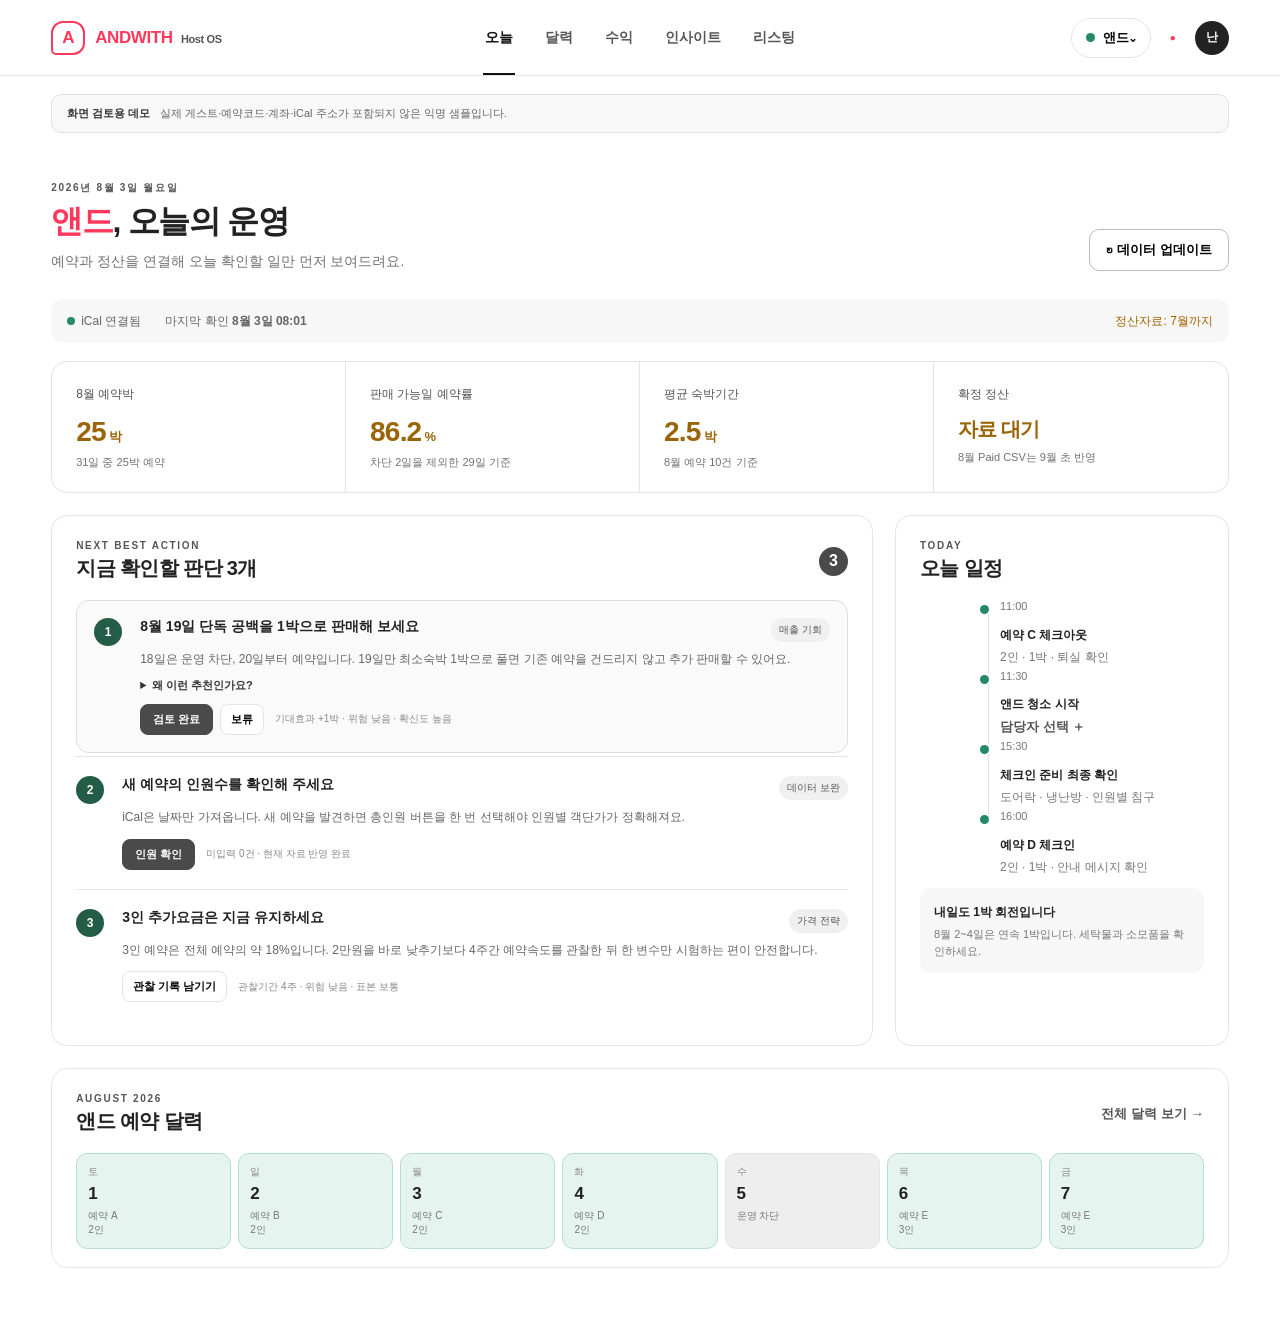
==== commit 30492f36: "Add property switching and listing diagnostics" ====
--- a/index.html
+++ b/index.html
@@ -11,15 +11,15 @@
   <header class="topbar">
     <a class="brand" href="#today" aria-label="ANDWITH 홈"><span class="brand-mark">A</span><span>ANDWITH <b>Host OS</b></span></a>
     <nav aria-label="주 메뉴">
-      <button class="nav active" data-view="today">오늘</button><button class="nav" data-view="calendar">달력</button><button class="nav" data-view="revenue">수익</button><button class="nav" data-view="insights">인사이트</button>
+      <button class="nav active" data-view="today">오늘</button><button class="nav" data-view="calendar">달력</button><button class="nav" data-view="revenue">수익</button><button class="nav" data-view="insights">인사이트</button><button class="nav" data-view="listing">리스팅</button>
     </nav>
-    <div class="top-actions"><button class="property-pill"><i></i>앤드⌄</button><button class="bell" aria-label="알림">●</button><span class="avatar">난</span></div>
+    <div class="top-actions"><div class="property-switch"><button class="property-pill" id="propertyButton"><i></i><span data-property-name>앤드</span>⌄</button><div class="property-menu" id="propertyMenu" hidden></div></div><button class="bell" aria-label="알림">●</button><span class="avatar">난</span></div>
   </header>
 
   <main>
     <div class="demo-banner"><b>화면 검토용 데모</b><span>실제 게스트·예약코드·계좌·iCal 주소가 포함되지 않은 익명 샘플입니다.</span></div>
     <section class="view active" id="today">
-      <div class="page-head"><div><p class="kicker">2026년 8월 3일 월요일</p><h1><em>앤드</em>, 오늘의 운영</h1><p>예약과 정산을 연결해 오늘 확인할 일만 먼저 보여드려요.</p></div><button class="outline" data-open="syncDialog">↻ 데이터 업데이트</button></div>
+      <div class="page-head"><div><p class="kicker">2026년 8월 3일 월요일</p><h1><em class="property-accent" data-property-name>앤드</em>, 오늘의 운영</h1><p>예약과 정산을 연결해 오늘 확인할 일만 먼저 보여드려요.</p></div><button class="outline" data-open="syncDialog">↻ 데이터 업데이트</button></div>
       <div class="status-strip"><span><i class="dot green"></i>iCal 연결됨</span><span>마지막 확인 <b id="lastSync">8월 3일 08:01</b></span><span class="needs">정산자료: 7월까지</span></div>
       <div class="metric-grid">
         <article><span>8월 예약박</span><strong id="bookedMetric">25<small>박</small></strong><p>31일 중 25박 예약</p></article>
@@ -36,21 +36,21 @@
         </section>
 
         <aside class="panel right-panel"><div class="panel-head"><div><p class="kicker">TODAY</p><h2>오늘 일정</h2></div></div>
-          <div class="timeline"><div><time>11:00</time><span><b>예약 C 체크아웃</b><small>2인 · 1박 · 퇴실 확인</small></span></div><div><time>11:30</time><span><b>앤드 청소 시작</b><small><button class="text-button" id="cleanerButton">담당자 선택 ＋</button></small></span></div><div><time>15:30</time><span><b>체크인 준비 최종 확인</b><small>도어락 · 냉난방 · 인원별 침구</small></span></div><div><time>16:00</time><span><b>예약 D 체크인</b><small>2인 · 1박 · 안내 메시지 확인</small></span></div></div>
+          <div class="timeline"><div><time>11:00</time><span><b>예약 C 체크아웃</b><small>2인 · 1박 · 퇴실 확인</small></span></div><div><time>11:30</time><span><b><span data-property-name>앤드</span> 청소 시작</b><small><button class="text-button" id="cleanerButton">담당자 선택 ＋</button></small></span></div><div><time>15:30</time><span><b>체크인 준비 최종 확인</b><small>도어락 · 냉난방 · 인원별 침구</small></span></div><div><time>16:00</time><span><b>예약 D 체크인</b><small>2인 · 1박 · 안내 메시지 확인</small></span></div></div>
           <div class="mini-alert"><b>내일도 1박 회전입니다</b><p>8월 2~4일은 연속 1박입니다. 세탁물과 소모품을 확인하세요.</p></div>
         </aside>
       </div>
 
-      <section class="panel calendar-preview"><div class="panel-head"><div><p class="kicker">AUGUST 2026</p><h2>앤드 예약 달력</h2></div><button class="text-button" data-view-link="calendar">전체 달력 보기 →</button></div><div id="miniCalendar" class="week-strip"></div></section>
+      <section class="panel calendar-preview"><div class="panel-head"><div><p class="kicker">AUGUST 2026</p><h2><span data-property-name>앤드</span> 예약 달력</h2></div><button class="text-button" data-view-link="calendar">전체 달력 보기 →</button></div><div id="miniCalendar" class="week-strip"></div></section>
     </section>
 
     <section class="view" id="calendar">
-      <div class="page-head compact"><div><p class="kicker">OPERATIONS CALENDAR</p><h1><em>앤드</em> 예약 달력</h1><p>예약·차단·청소 일정을 한 달 전체로 확인합니다.</p></div><div class="head-buttons"><button class="outline" data-open="reservationDialog">＋ 예약 보완</button><button class="primary" data-open="syncDialog">↻ 동기화</button></div></div>
-      <section class="panel calendar-panel"><div class="calendar-toolbar"><button aria-label="이전 달">‹</button><h2>2026년 8월</h2><button aria-label="다음 달">›</button><div class="legend"><span><i class="and"></i>앤드 예약</span><span><i class="blocked"></i>운영 차단</span><span><i class="clean"></i>청소</span></div></div><div class="weekdays"><span>일</span><span>월</span><span>화</span><span>수</span><span>목</span><span>금</span><span>토</span></div><div id="monthCalendar" class="month-calendar"></div></section>
+      <div class="page-head compact"><div><p class="kicker">OPERATIONS CALENDAR</p><h1><em class="property-accent" data-property-name>앤드</em> 예약 달력</h1><p>예약·차단·청소 일정을 한 달 전체로 확인합니다.</p></div><div class="head-buttons"><button class="outline" data-open="reservationDialog">＋ 예약 보완</button><button class="primary" data-open="syncDialog">↻ 동기화</button></div></div>
+      <section class="panel calendar-panel"><div class="calendar-toolbar"><button aria-label="이전 달">‹</button><h2>2026년 8월</h2><button aria-label="다음 달">›</button><div class="legend"><span><i class="and"></i><span data-property-name>앤드</span> 예약</span><span><i class="blocked"></i>운영 차단</span><span><i class="clean"></i>청소</span></div></div><div class="weekdays"><span>일</span><span>월</span><span>화</span><span>수</span><span>목</span><span>금</span><span>토</span></div><div id="monthCalendar" class="month-calendar"></div></section>
     </section>
 
     <section class="view" id="revenue">
-      <div class="page-head compact"><div><p class="kicker">REVENUE & PROFIT</p><h1><em>앤드</em> 정산·손익</h1><p>숙박월 실적과 실제 입금월을 분리해서 봅니다.</p></div><button class="primary" data-open="csvDialog">CSV 업로드</button></div>
+      <div class="page-head compact"><div><p class="kicker">REVENUE & PROFIT</p><h1><em class="property-accent" data-property-name>앤드</em> 정산·손익</h1><p>숙박월 실적과 실제 입금월을 분리해서 봅니다.</p></div><button class="primary" data-open="csvDialog">CSV 업로드</button></div>
       <div class="notice"><b>8월은 진행 중입니다.</b><span>8월 Paid CSV를 9월 초에 올리면 확정 정산으로 마감됩니다. 매일 올릴 필요는 없어요.</span></div>
       <div class="month-tabs"><button>6월</button><button class="active">7월</button><button>8월 <small>진행 중</small></button></div>
       <div class="metric-grid revenue-cards"><article><span>7월 호스팅 총수입</span><strong>3,846,160<small>원</small></strong><p>숙박월 기준 추정 배분</p></article><article><span>공동호스트·수수료 후</span><strong>3,087,504<small>원</small></strong><p>입력 거래 기준</p></article><article><span>총 ADR</span><strong>142,450<small>원</small></strong><p>예약박 27박 기준</p></article><article><span>세전 예상 운영이익</span><strong id="profitMetric">1,757,504<small>원</small></strong><p>추가비용 입력 전</p></article></div>
@@ -58,11 +58,18 @@
     </section>
 
     <section class="view" id="insights">
-      <div class="page-head compact"><div><p class="kicker">PERFORMANCE INSIGHTS</p><h1><em>앤드</em> 성과 인사이트</h1><p>조회·예약·남은 판매일을 함께 보고 전환율을 해석합니다.</p></div><button class="outline" id="addChange">＋ 변경 기록</button></div>
+      <div class="page-head compact"><div><p class="kicker">PERFORMANCE INSIGHTS</p><h1><em class="property-accent" data-property-name>앤드</em> 성과 인사이트</h1><p>조회·예약·남은 판매일을 함께 보고 전환율을 해석합니다.</p></div><button class="outline" id="addChange">＋ 변경 기록</button></div>
       <div class="metric-grid"><article><span>7월 조회수</span><strong>4,126</strong><p>6월 대비 +58.2%</p></article><article><span>새 예약</span><strong>25<small>건</small></strong><p>선택기간 기준</p></article><article><span>조회→예약률</span><strong>0.6<small>%</small></strong><p>가동률과 다른 지표입니다</p></article><article><span>7월 판매 가능일 예약률</span><strong>100<small>%</small></strong><p>운영차단 4일 제외</p></article></div>
       <section class="panel chart-panel"><div class="panel-head"><div><p class="kicker">VIEWS & CHANGE LOG</p><h2>일별 조회수와 운영 변경</h2></div><span class="chip">점 또는 날짜를 눌러 확인</span></div><div class="chart"><div class="gridlines"></div><svg id="viewsChart" viewBox="0 0 1000 230" preserveAspectRatio="none" aria-label="7월 일별 조회수 추이"></svg></div><div class="chart-labels"><span>7/1</span><span>7/7</span><span>7/13</span><span>7/19</span><span>7/26</span><span>7/31</span></div><div id="chartDetail" class="chart-detail"><div><span>선택일</span><b>7월 26일</b></div><div><span>조회수</span><b>242회</b></div><div><span>새 예약</span><b>1건</b></div><div><span>운영 변경</span><b>기록 없음</b></div><button id="logCause">변경 기록 추가</button></div></section>
       <section class="insight-grid"><article class="panel stage-card"><span class="stage">1 · 발견</span><h3>노출과 조회</h3><b>조회 4,126회</b><p>제목·대표사진·검색조건 변경과 조회 급등일을 비교합니다.</p><small>자료: 성과 대시보드</small></article><article class="panel stage-card"><span class="stage">2 · 전환</span><h3>조회에서 예약</h3><b>예약률 0.6%</b><p>남은 판매일과 최소숙박을 함께 봐야 낮아진 원인을 오판하지 않습니다.</p><small>자료: 성과 + iCal</small></article><article class="panel stage-card"><span class="stage">3 · 운영</span><h3>예약의 품질</h3><b>평균 2.5박</b><p>인원·리드타임·공백·청소 회전수를 이용해 좋은 예약을 구분합니다.</p><small>자료: iCal + 수기보완</small></article><article class="panel stage-card"><span class="stage">4 · 이익</span><h3>실제로 남은 돈</h3><b>순 ADR 추적</b><p>매출이 아니라 수수료와 모든 운영비를 제외한 결과로 평가합니다.</p><small>자료: CSV + 비용</small></article></section>
       <section class="panel report-preview"><div><p class="kicker">OWNER REPORT</p><h2>숙소주인에게 설명 가능한 성과보고서</h2><p>수치만 나열하지 않고 변화·원인 후보·실행한 일·다음 계획을 근거와 함께 보여줍니다.</p></div><ul><li><b>결과</b><span>판매 가능일 예약률과 순이익</span></li><li><b>원인</b><span>가격·최소숙박·노출 변경 전후 비교</span></li><li><b>수행</b><span>이번 달 적용·보류한 운영 판단</span></li><li><b>계획</b><span>다음 달 실험 한 가지와 관찰기간</span></li></ul></section>
+    </section>
+
+    <section class="view" id="listing">
+      <div class="page-head compact"><div><p class="kicker">LISTING PERFORMANCE</p><h1><em class="property-accent" data-property-name>앤드</em> 리스팅 관리</h1><p>플랫폼의 비공개 알고리즘을 단정하지 않고, 노출·클릭·예약에 영향을 줄 수 있는 운영요소를 근거로 점검합니다.</p></div><button class="action-button" data-open="listingDialog">리스팅 자료 입력</button></div>
+      <div class="listing-score"><div><span>리스팅 진단 준비도</span><b>68%</b><small>성과 화면·사진 순서 자료 필요</small></div><div class="score-track"><i style="width:68%"></i></div></div>
+      <section class="listing-grid"><article class="panel listing-card"><span class="audit-state good">양호</span><h2>기본 완성도</h2><b>82점</b><p>제목·설명·편의시설·숙소규칙·침대구성·체크인 정보의 누락을 확인합니다.</p><ul><li>2BR · 침대 3개 정보 일치</li><li>반지층과 공간 제약을 정확히 고지</li><li>캐리어 공간 설명 보완 필요</li></ul></article><article class="panel listing-card"><span class="audit-state">확인 필요</span><h2>검색 적합도</h2><b>74점</b><p>지역·이동거리·주요 수요·편의시설이 제목과 설명에 자연스럽게 반영됐는지 봅니다.</p><ul><li>망원시장·한강·홍대 접근성 명확</li><li>키워드 나열보다 실제 장점 우선</li><li>한국어·영어 제목 가설 비교</li></ul></article><article class="panel listing-card"><span class="audit-state warn">개선 후보</span><h2>클릭 경쟁력</h2><b>자료 필요</b><p>대표사진·첫 5장·제목 변경일과 조회수 변화를 연결합니다.</p><ul><li>대표사진 변경기록 미입력</li><li>첫 5장 역할 분류 필요</li><li>유사숙소 대비 차별점 확인</li></ul></article><article class="panel listing-card"><span class="audit-state">관찰 중</span><h2>예약 전환</h2><b>0.6%</b><p>가격·할인·최소숙박·남은 판매일·후기를 함께 보고 전환율을 해석합니다.</p><ul><li>달력이 찬 상태의 전환하락 구분</li><li>할인 전 기준가와 실판매가 비교</li><li>변경 후 최소 2~4주 관찰</li></ul></article></section>
+      <section class="panel listing-recommendations"><div class="panel-head"><div><p class="kicker">LISTING ACTIONS</p><h2>리스팅 개선 우선순위</h2></div><span>최대 3개만 제안</span></div><ol><li><b>첫 5장 사진의 역할을 지정하세요</b><p>대표 공간 → 큰방 침대구성 → 작은방 → 주방 → 욕실 순서가 실제 예약판단에 필요한 정보를 충분히 주는지 검증합니다.</p></li><li><b>‘3bed’의 3인 장점을 더 명확하게 설명하세요</b><p>2인 핵심수요를 해치지 않으면서 각자 침대를 원하는 3인 수요에 강점을 전달합니다.</p></li><li><b>제목과 대표사진은 동시에 바꾸지 마세요</b><p>한 번에 한 변수만 바꾸고 조회·예약속도를 2~4주 관찰해야 무엇이 효과가 있었는지 알 수 있습니다.</p></li></ol></section>
     </section>
   </main>
 
@@ -71,6 +78,8 @@
   <dialog id="guestDialog"><form method="dialog"><button class="close" value="cancel">×</button><p class="kicker">GUEST COUNT</p><h2>새 예약 인원 확인</h2><p>현재 등록된 8월 예약은 모두 입력됐습니다. 다음 새 예약부터 아래 버튼으로 총인원만 선택하면 됩니다.</p><div class="empty-state">✓ 미입력 예약이 없습니다.</div><div class="dialog-actions"><button value="cancel" class="primary">확인</button></div></form></dialog>
   <dialog id="reservationDialog"><form method="dialog"><button class="close" value="cancel">×</button><p class="kicker">RESERVATION DETAILS</p><h2>예약 정보 보완</h2><div class="form-row"><label>체크인<input type="date" value="2026-08-04"></label><label>체크아웃<input type="date" value="2026-08-05"></label></div><label>총인원<div class="guest-buttons"><button type="button">1명</button><button type="button" class="selected">2명</button><button type="button">3명</button><button type="button">4명</button></div></label><label>청소 담당자<select><option>난희 · 직접 청소</option><option>외주 담당자</option><option>미배정</option></select></label><div class="dialog-actions"><button value="cancel">취소</button><button value="default" class="primary">저장</button></div></form></dialog>
   <dialog id="expenseDialog"><form method="dialog" id="expenseForm"><button class="close" value="cancel">×</button><p class="kicker">ADDITIONAL COST</p><h2>빠진 비용 추가</h2><p>인터넷·수리·교통·기장료처럼 기존 계산에 없는 실제 비용을 입력하세요.</p><label>비용 항목<input name="name" required placeholder="예: 인터넷 비용"></label><label>금액<input name="amount" type="number" min="0" required placeholder="예: 35000"></label><label>메모<input name="note" placeholder="예: 힘찬 명의 납부"></label><div class="dialog-actions"><button value="cancel">취소</button><button type="submit" class="action-button">비용 반영</button></div></form></dialog>
+  <dialog id="propertyDialog"><form method="dialog" id="propertyForm"><button class="close" value="cancel">×</button><p class="kicker">NEW PROPERTY</p><h2>새 숙소 등록</h2><p>숙소별 예약·정산·리스팅 자료는 서로 분리해 관리합니다.</p><label>숙소명<input name="name" required placeholder="예: 위드"></label><label>지역<input name="area" required placeholder="예: 서울 마포구"></label><label>숙소 표시색<select name="color"><option value="#d49a22">황금색</option><option value="#315f50">짙은 초록</option><option value="#596a91">남색</option></select></label><div class="dialog-actions"><button value="cancel">취소</button><button type="submit" class="action-button">숙소 등록</button></div></form></dialog>
+  <dialog id="listingDialog"><form method="dialog"><button class="close" value="cancel">×</button><p class="kicker">LISTING INPUT</p><h2>리스팅 점검자료</h2><p>자동 스크래핑 대신 호스트가 제공한 정보와 성과자료로 진단합니다.</p><label>현재 리스팅 제목<input value="망원시장 도보 3분 · 망리단길 · 한강 10분 · 홍대 · 합정 | 아늑한 2BR·3bed"></label><label>현재 사진 수<input type="number" placeholder="사진 수"></label><label>첫 5장 사진 역할<textarea placeholder="대표사진, 큰방, 작은방, 주방, 욕실"></textarea></label><label>현재 프로모션<textarea placeholder="할인명·할인율·적용기간"></textarea></label><div class="dialog-actions"><button value="cancel">취소</button><button value="default" class="action-button">점검자료 저장</button></div></form></dialog>
   <div id="toast" role="status"></div>
   <script src="app.js"></script>
 </body>
--- a/styles.css
+++ b/styles.css
@@ -11,3 +11,9 @@
 #viewsChart circle{fill:#fff;stroke:#3f3f3f;stroke-width:3;cursor:pointer;vector-effect:non-scaling-stroke}#viewsChart circle:hover,#viewsChart circle.selected{fill:#3f3f3f;stroke:#fff;stroke-width:4}.chart-detail{display:grid;grid-template-columns:repeat(4,1fr) auto;align-items:center;gap:12px;background:#f7f7f7;border-radius:11px;padding:13px 15px;margin-top:14px}.chart-detail div span,.chart-detail div b{display:block}.chart-detail div span{font-size:9px;color:#888;margin-bottom:4px}.chart-detail div b{font-size:12px}.chart-detail button{border:1px solid #bbb;background:#fff;border-radius:8px;padding:8px 10px;font-size:10px;font-weight:700}.insight-grid{display:grid;grid-template-columns:repeat(4,1fr);gap:12px;margin:18px 0}.stage-card{padding:19px}.stage-card .stage{font-size:9px;color:#777}.stage-card h3{font-size:14px;margin:7px 0 16px}.stage-card>b{font-size:20px}.stage-card p{font-size:11px;line-height:1.55;color:#666;min-height:52px}.stage-card small{color:#999;font-size:9px}.report-preview{display:grid;grid-template-columns:1fr 1.25fr;gap:40px;align-items:center}.report-preview h2{margin:6px 0 8px}.report-preview>div>p:last-child{font-size:12px;color:#666;line-height:1.6}.report-preview ul{list-style:none;padding:0;margin:0;display:grid;grid-template-columns:1fr 1fr;gap:10px}.report-preview li{background:#f7f7f7;border-radius:9px;padding:12px}.report-preview li b,.report-preview li span{display:block;font-size:10px}.report-preview li b{margin-bottom:5px}.report-preview li span{color:#777}
 @media(max-width:1000px){.insight-grid{grid-template-columns:1fr 1fr}.chart-detail{grid-template-columns:1fr 1fr}.report-preview{grid-template-columns:1fr}}
 @media(max-width:650px){.insight-grid{grid-template-columns:1fr}.chart-detail{grid-template-columns:1fr 1fr}.report-preview ul{grid-template-columns:1fr}.stay{font-size:9px}}
+/* Refined operational palette: coral brand/property title, warm-brown metrics, dark-green decisions. */
+:root{--warm-brown:#9a6508;--property-color:#315f50}.property-accent{color:var(--coral)!important}.metric-grid strong,.metric-grid .waiting{color:var(--warm-brown)}.rank,.urgent .rank{background:#235d48;color:#fff}.stay{background:var(--property-color);min-height:30px;padding:5px 8px;margin-top:15px}.stay b{font-size:10px}.stay span{font-size:8px}.day.booked{background:linear-gradient(180deg,#fff 0,#fff 31%,#f4f8f6 31%)}.legend .and{background:var(--property-color)}
+#viewsChart circle{fill:#fff;stroke:var(--coral)}#viewsChart circle:hover,#viewsChart circle.selected{fill:var(--coral);stroke:#fff}.chart-detail div:nth-child(2) b,.chart-detail div:nth-child(3) b{color:var(--warm-brown)}
+.property-switch{position:relative}.property-menu{position:absolute;right:0;top:46px;width:260px;background:#fff;border:1px solid var(--line);border-radius:13px;box-shadow:var(--shadow);padding:7px;z-index:40}.property-menu>button{width:100%;border:0;background:#fff;border-radius:9px;padding:10px;display:flex;align-items:center;gap:9px;text-align:left;cursor:pointer}.property-menu>button:hover{background:#f7f7f7}.property-menu button>i{width:11px;height:11px;border-radius:50%;flex:0 0 auto}.property-menu button span{flex:1}.property-menu button b,.property-menu button small{display:block}.property-menu button b{font-size:12px}.property-menu button small{font-size:9px;color:#888;margin-top:3px}.property-menu button em{font-size:9px;color:#777;font-style:normal}.property-menu .add-property{border-top:1px solid var(--line);border-radius:0;margin-top:4px;color:#333;font-weight:700}
+.listing-score{border:1px solid var(--line);border-radius:14px;padding:17px 20px;margin-bottom:16px;display:grid;grid-template-columns:280px 1fr;align-items:center;gap:25px}.listing-score span,.listing-score b,.listing-score small{display:block}.listing-score span{font-size:11px;color:#777}.listing-score b{font-size:25px;color:var(--warm-brown);margin:4px 0}.listing-score small{font-size:9px;color:#999}.score-track{height:7px;border-radius:10px;background:#eee;overflow:hidden}.score-track i{display:block;height:100%;background:var(--property-color)}.listing-grid{display:grid;grid-template-columns:repeat(4,1fr);gap:12px}.listing-card{position:relative;padding:20px}.listing-card h2{font-size:15px;margin:8px 0 15px}.listing-card>b{font-size:23px;color:var(--warm-brown)}.listing-card p{font-size:10px;color:#777;line-height:1.55;min-height:48px}.listing-card ul{padding-left:16px;margin:14px 0 0}.listing-card li{font-size:10px;color:#555;margin:7px 0}.audit-state{font-size:9px;background:#eee;color:#666;border-radius:20px;padding:5px 8px}.audit-state.good{background:#e5f0eb;color:#235d48}.audit-state.warn{background:#fff1dd;color:#8b5b0c}.listing-recommendations{margin-top:16px}.listing-recommendations .panel-head>span{font-size:10px;color:#888}.listing-recommendations ol{padding:0;margin:0;list-style:none;counter-reset:listing}.listing-recommendations li{counter-increment:listing;display:grid;grid-template-columns:32px 1fr;column-gap:10px;border-top:1px solid var(--line);padding:15px 0}.listing-recommendations li:before{content:counter(listing);grid-row:1/3;width:25px;height:25px;border-radius:50%;background:#235d48;color:#fff;display:grid;place-items:center;font-size:10px;font-weight:800}.listing-recommendations b{font-size:12px}.listing-recommendations p{font-size:10px;color:#777;line-height:1.5;margin:5px 0 0}
+@media(max-width:1100px){.listing-grid{grid-template-columns:1fr 1fr}}@media(max-width:650px){.listing-score{grid-template-columns:1fr}.listing-grid{grid-template-columns:1fr}.property-menu{position:fixed;top:67px;right:12px;left:12px;width:auto}.top-actions .property-pill{display:block}}
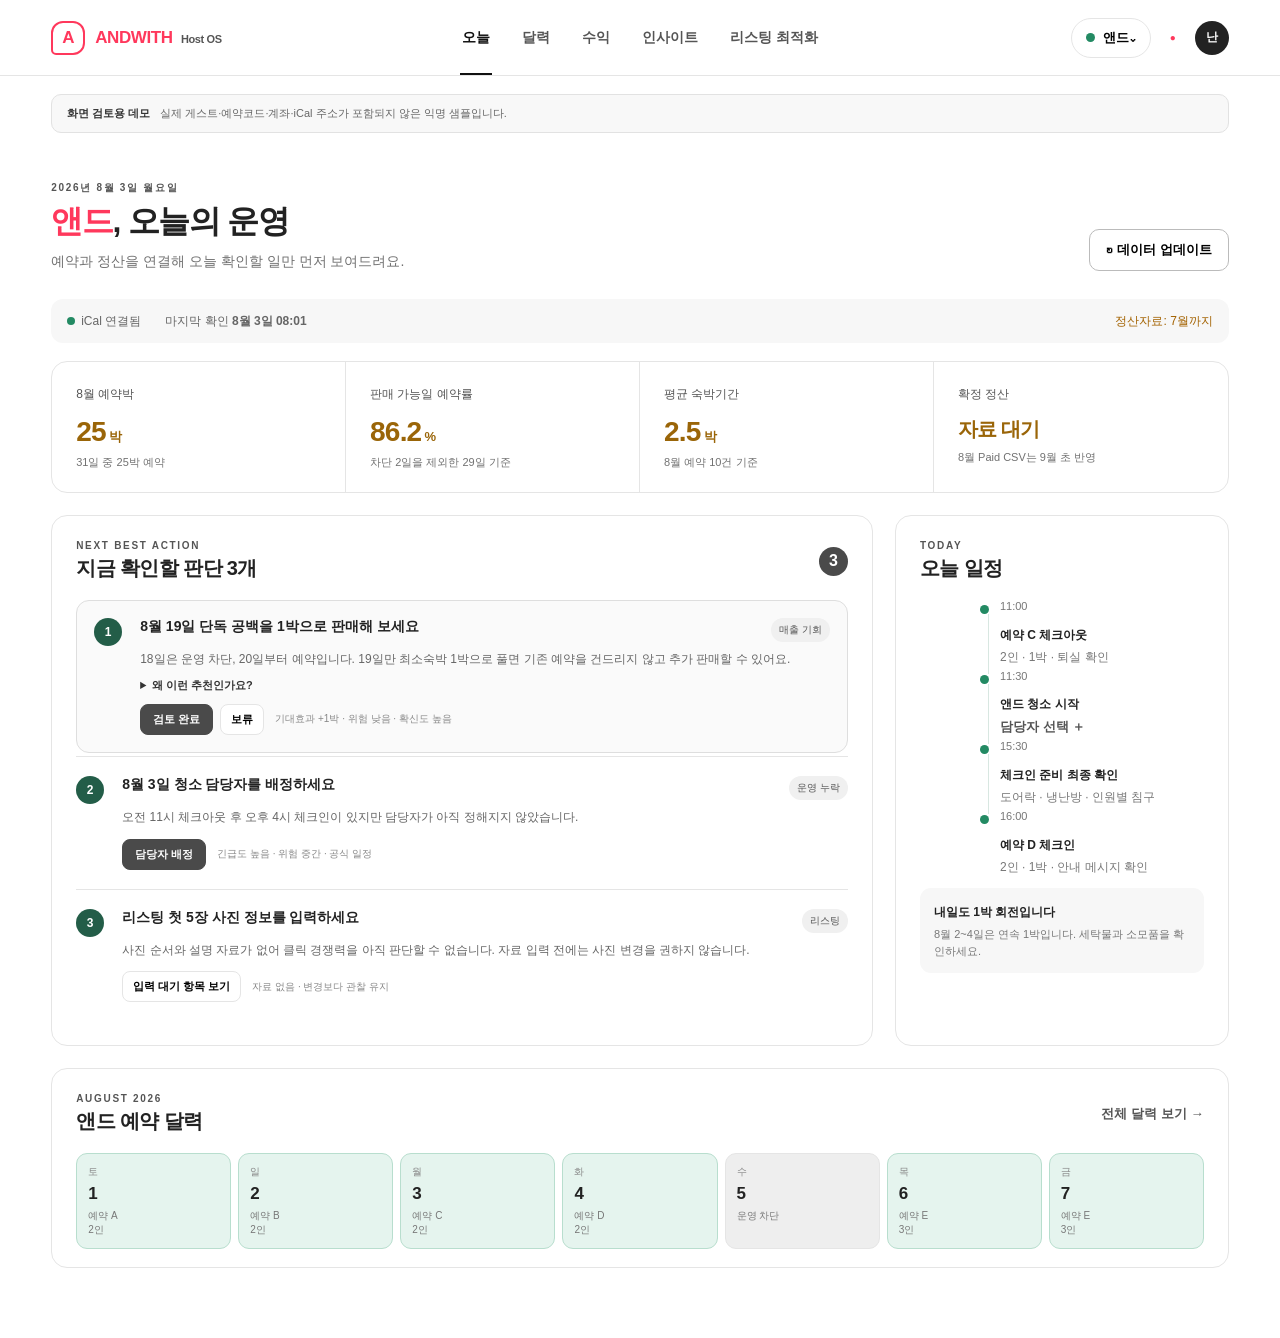
==== commit 55aecf91: "Clarify insight data availability policy" ====
--- a/index.html
+++ b/index.html
@@ -11,7 +11,7 @@
   <header class="topbar">
     <a class="brand" href="#today" aria-label="ANDWITH 홈"><span class="brand-mark">A</span><span>ANDWITH <b>Host OS</b></span></a>
     <nav aria-label="주 메뉴">
-      <button class="nav active" data-view="today">오늘</button><button class="nav" data-view="calendar">달력</button><button class="nav" data-view="revenue">수익</button><button class="nav" data-view="insights">인사이트</button><button class="nav" data-view="listing">리스팅</button>
+      <button class="nav active" data-view="today">오늘</button><button class="nav" data-view="calendar">달력</button><button class="nav" data-view="revenue">수익</button><button class="nav" data-view="insights">인사이트</button><button class="nav" data-view="listing">리스팅 최적화</button>
     </nav>
     <div class="top-actions"><div class="property-switch"><button class="property-pill" id="propertyButton"><i></i><span data-property-name>앤드</span>⌄</button><div class="property-menu" id="propertyMenu" hidden></div></div><button class="bell" aria-label="알림">●</button><span class="avatar">난</span></div>
   </header>
@@ -31,8 +31,8 @@
       <div class="dashboard-grid">
         <section class="panel actions-panel"><div class="panel-head"><div><p class="kicker">NEXT BEST ACTION</p><h2>지금 확인할 판단 3개</h2></div><span class="count">3</span></div>
           <article class="recommend urgent"><span class="rank">1</span><div><div class="rec-title"><b>8월 19일 단독 공백을 1박으로 판매해 보세요</b><span>매출 기회</span></div><p>18일은 운영 차단, 20일부터 예약입니다. 19일만 최소숙박 1박으로 풀면 기존 예약을 건드리지 않고 추가 판매할 수 있어요.</p><details><summary>왜 이런 추천인가요?</summary><ul><li>예약 사이 판매 가능한 단독 1박입니다.</li><li>최근 임박 1박 수령액은 약 8.8만~11.8만원 범위입니다.</li><li>외주 청소 시 할인 폭이 크면 이익이 빠르게 줄어듭니다.</li></ul></details><div class="rec-actions"><button class="action-button">검토 완료</button><button>보류</button><small>기대효과 +1박 · 위험 낮음 · 확신도 높음</small></div></div></article>
-          <article class="recommend"><span class="rank">2</span><div><div class="rec-title"><b>새 예약의 인원수를 확인해 주세요</b><span>데이터 보완</span></div><p>iCal은 날짜만 가져옵니다. 새 예약을 발견하면 총인원 버튼을 한 번 선택해야 인원별 객단가가 정확해져요.</p><div class="rec-actions"><button class="action-button" data-open="guestDialog">인원 확인</button><small>미입력 0건 · 현재 자료 반영 완료</small></div></div></article>
-          <article class="recommend"><span class="rank">3</span><div><div class="rec-title"><b>3인 추가요금은 지금 유지하세요</b><span>가격 전략</span></div><p>3인 예약은 전체 예약의 약 18%입니다. 2만원을 바로 낮추기보다 4주간 예약속도를 관찰한 뒤 한 변수만 시험하는 편이 안전합니다.</p><div class="rec-actions"><button>관찰 기록 남기기</button><small>관찰기간 4주 · 위험 낮음 · 표본 보통</small></div></div></article>
+          <article class="recommend"><span class="rank">2</span><div><div class="rec-title"><b>8월 3일 청소 담당자를 배정하세요</b><span>운영 누락</span></div><p>오전 11시 체크아웃 후 오후 4시 체크인이 있지만 담당자가 아직 정해지지 않았습니다.</p><div class="rec-actions"><button class="action-button" data-view-link="calendar">담당자 배정</button><small>긴급도 높음 · 위험 중간 · 공식 일정</small></div></div></article>
+          <article class="recommend"><span class="rank">3</span><div><div class="rec-title"><b>리스팅 첫 5장 사진 정보를 입력하세요</b><span>리스팅</span></div><p>사진 순서와 설명 자료가 없어 클릭 경쟁력을 아직 판단할 수 없습니다. 자료 입력 전에는 사진 변경을 권하지 않습니다.</p><div class="rec-actions"><button data-view-link="listing">입력 대기 항목 보기</button><small>자료 없음 · 변경보다 관찰 유지</small></div></div></article>
         </section>
 
         <aside class="panel right-panel"><div class="panel-head"><div><p class="kicker">TODAY</p><h2>오늘 일정</h2></div></div>
@@ -46,7 +46,9 @@
 
     <section class="view" id="calendar">
       <div class="page-head compact"><div><p class="kicker">OPERATIONS CALENDAR</p><h1><em class="property-accent" data-property-name>앤드</em> 예약 달력</h1><p>예약·차단·청소 일정을 한 달 전체로 확인합니다.</p></div><div class="head-buttons"><button class="outline" data-open="reservationDialog">＋ 예약 보완</button><button class="primary" data-open="syncDialog">↻ 동기화</button></div></div>
-      <section class="panel calendar-panel"><div class="calendar-toolbar"><button aria-label="이전 달">‹</button><h2>2026년 8월</h2><button aria-label="다음 달">›</button><div class="legend"><span><i class="and"></i><span data-property-name>앤드</span> 예약</span><span><i class="blocked"></i>운영 차단</span><span><i class="clean"></i>청소</span></div></div><div class="weekdays"><span>일</span><span>월</span><span>화</span><span>수</span><span>목</span><span>금</span><span>토</span></div><div id="monthCalendar" class="month-calendar"></div></section>
+      <section class="panel calendar-panel" id="singleCalendarPanel"><div class="calendar-toolbar"><button aria-label="이전 달">‹</button><h2>2026년 8월</h2><button aria-label="다음 달">›</button><div class="legend"><span><i class="and"></i><span data-property-name>앤드</span> 예약</span><span><i class="blocked"></i>운영 차단</span><span><i class="clean"></i>청소</span></div></div><div class="weekdays"><span>일</span><span>월</span><span>화</span><span>수</span><span>목</span><span>금</span><span>토</span></div><div id="monthCalendar" class="month-calendar"></div></section>
+      <section class="panel portfolio-panel" id="portfolioCalendarPanel" hidden><div class="calendar-toolbar"><button aria-label="이전 달">‹</button><h2>2026년 8월 · 전체 숙소</h2><button aria-label="다음 달">›</button><div class="legend" id="portfolioLegend"></div></div><div class="portfolio-scroll"><div id="portfolioCalendar" class="portfolio-calendar"></div></div><p class="portfolio-help">숙소별 한 줄에서 예약기간·인원·청소일을 동시에 확인합니다. 숙소명을 누르면 개별 월 달력으로 전환됩니다.</p></section>
+      <section class="panel cleaning-panel"><div class="panel-head"><div><p class="kicker">CLEANING ASSIGNMENT</p><h2>청소 일정 배정</h2><p>작업과정은 카카오톡에서 소통하고, 앱은 담당자와 일정 누락만 확인합니다.</p></div><div class="cleaning-tools"><select id="cleanerFilter" aria-label="담당자별 일정 필터"><option value="all">전체 담당자</option></select><button class="outline small" id="copyAllCleaning">카톡 일정 전체 복사</button></div></div><div id="cleaningScheduleList" class="cleaning-list"></div></section>
     </section>
 
     <section class="view" id="revenue">
@@ -58,18 +60,20 @@
     </section>
 
     <section class="view" id="insights">
-      <div class="page-head compact"><div><p class="kicker">PERFORMANCE INSIGHTS</p><h1><em class="property-accent" data-property-name>앤드</em> 성과 인사이트</h1><p>조회·예약·남은 판매일을 함께 보고 전환율을 해석합니다.</p></div><button class="outline" id="addChange">＋ 변경 기록</button></div>
+      <div class="page-head compact"><div><p class="kicker">PERFORMANCE INSIGHTS</p><h1><em class="property-accent" data-property-name>앤드</em> 성과 인사이트</h1><p>조회·예약·남은 판매일을 함께 보고 전환율을 해석합니다.</p></div><button class="outline" id="addChange" data-open="changeDialog">＋ 변경 기록</button></div>
       <div class="metric-grid"><article><span>7월 조회수</span><strong>4,126</strong><p>6월 대비 +58.2%</p></article><article><span>새 예약</span><strong>25<small>건</small></strong><p>선택기간 기준</p></article><article><span>조회→예약률</span><strong>0.6<small>%</small></strong><p>가동률과 다른 지표입니다</p></article><article><span>7월 판매 가능일 예약률</span><strong>100<small>%</small></strong><p>운영차단 4일 제외</p></article></div>
-      <section class="panel chart-panel"><div class="panel-head"><div><p class="kicker">VIEWS & CHANGE LOG</p><h2>일별 조회수와 운영 변경</h2></div><span class="chip">점 또는 날짜를 눌러 확인</span></div><div class="chart"><div class="gridlines"></div><svg id="viewsChart" viewBox="0 0 1000 230" preserveAspectRatio="none" aria-label="7월 일별 조회수 추이"></svg></div><div class="chart-labels"><span>7/1</span><span>7/7</span><span>7/13</span><span>7/19</span><span>7/26</span><span>7/31</span></div><div id="chartDetail" class="chart-detail"><div><span>선택일</span><b>7월 26일</b></div><div><span>조회수</span><b>242회</b></div><div><span>새 예약</span><b>1건</b></div><div><span>운영 변경</span><b>기록 없음</b></div><button id="logCause">변경 기록 추가</button></div></section>
+      <section class="panel chart-panel"><div class="panel-head"><div><p class="kicker">VIEWS & CHANGE LOG</p><h2>일별 조회수와 운영 변경</h2></div><span class="chip">자료 입력 대기</span></div><div class="chart-empty"><b>일별 조회수 자료가 없습니다</b><p>확인된 월 합계는 조회 4,126회·새 예약 25건입니다. 그래프 모양을 보고 일별 숫자를 임의 생성하지 않습니다.</p><button class="outline small" id="addInsightData">호스트 통계 화면·파일 등록</button></div></section>
       <section class="insight-grid"><article class="panel stage-card"><span class="stage">1 · 발견</span><h3>노출과 조회</h3><b>조회 4,126회</b><p>제목·대표사진·검색조건 변경과 조회 급등일을 비교합니다.</p><small>자료: 성과 대시보드</small></article><article class="panel stage-card"><span class="stage">2 · 전환</span><h3>조회에서 예약</h3><b>예약률 0.6%</b><p>남은 판매일과 최소숙박을 함께 봐야 낮아진 원인을 오판하지 않습니다.</p><small>자료: 성과 + iCal</small></article><article class="panel stage-card"><span class="stage">3 · 운영</span><h3>예약의 품질</h3><b>평균 2.5박</b><p>인원·리드타임·공백·청소 회전수를 이용해 좋은 예약을 구분합니다.</p><small>자료: iCal + 수기보완</small></article><article class="panel stage-card"><span class="stage">4 · 이익</span><h3>실제로 남은 돈</h3><b>순 ADR 추적</b><p>매출이 아니라 수수료와 모든 운영비를 제외한 결과로 평가합니다.</p><small>자료: CSV + 비용</small></article></section>
-      <section class="panel report-preview"><div><p class="kicker">OWNER REPORT</p><h2>숙소주인에게 설명 가능한 성과보고서</h2><p>수치만 나열하지 않고 변화·원인 후보·실행한 일·다음 계획을 근거와 함께 보여줍니다.</p></div><ul><li><b>결과</b><span>판매 가능일 예약률과 순이익</span></li><li><b>원인</b><span>가격·최소숙박·노출 변경 전후 비교</span></li><li><b>수행</b><span>이번 달 적용·보류한 운영 판단</span></li><li><b>계획</b><span>다음 달 실험 한 가지와 관찰기간</span></li></ul></section>
+      <section class="panel report-preview"><div><p class="kicker">OWNER REPORT</p><h2>숙소주인에게 설명 가능한 성과보고서</h2><p>단순히 예약을 관리했다고 보고하지 않고, 공동호스트가 어떤 판단으로 매출과 운영품질을 관리했는지 근거와 함께 보여줍니다.</p></div><ul><li><b>예약·매출·순수익</b><span>가동률·ADR·비용 차감 결과</span></li><li><b>고객 구성</b><span>2·3·4인 예약과 숙박기간</span></li><li><b>후기 내용</b><span>반복 장점·단점과 대응</span></li><li><b>리스팅 변경</b><span>변경 이유와 전후 결과</span></li><li><b>다음 달 계획</b><span>실험 한 가지와 관찰기간</span></li><li><b>주요 수행업무</b><span>공동호스트가 처리한 판단</span></li></ul></section>
     </section>
 
     <section class="view" id="listing">
-      <div class="page-head compact"><div><p class="kicker">LISTING PERFORMANCE</p><h1><em class="property-accent" data-property-name>앤드</em> 리스팅 관리</h1><p>플랫폼의 비공개 알고리즘을 단정하지 않고, 노출·클릭·예약에 영향을 줄 수 있는 운영요소를 근거로 점검합니다.</p></div><button class="action-button" data-open="listingDialog">리스팅 자료 입력</button></div>
-      <div class="listing-score"><div><span>리스팅 진단 준비도</span><b>68%</b><small>성과 화면·사진 순서 자료 필요</small></div><div class="score-track"><i style="width:68%"></i></div></div>
-      <section class="listing-grid"><article class="panel listing-card"><span class="audit-state good">양호</span><h2>기본 완성도</h2><b>82점</b><p>제목·설명·편의시설·숙소규칙·침대구성·체크인 정보의 누락을 확인합니다.</p><ul><li>2BR · 침대 3개 정보 일치</li><li>반지층과 공간 제약을 정확히 고지</li><li>캐리어 공간 설명 보완 필요</li></ul></article><article class="panel listing-card"><span class="audit-state">확인 필요</span><h2>검색 적합도</h2><b>74점</b><p>지역·이동거리·주요 수요·편의시설이 제목과 설명에 자연스럽게 반영됐는지 봅니다.</p><ul><li>망원시장·한강·홍대 접근성 명확</li><li>키워드 나열보다 실제 장점 우선</li><li>한국어·영어 제목 가설 비교</li></ul></article><article class="panel listing-card"><span class="audit-state warn">개선 후보</span><h2>클릭 경쟁력</h2><b>자료 필요</b><p>대표사진·첫 5장·제목 변경일과 조회수 변화를 연결합니다.</p><ul><li>대표사진 변경기록 미입력</li><li>첫 5장 역할 분류 필요</li><li>유사숙소 대비 차별점 확인</li></ul></article><article class="panel listing-card"><span class="audit-state">관찰 중</span><h2>예약 전환</h2><b>0.6%</b><p>가격·할인·최소숙박·남은 판매일·후기를 함께 보고 전환율을 해석합니다.</p><ul><li>달력이 찬 상태의 전환하락 구분</li><li>할인 전 기준가와 실판매가 비교</li><li>변경 후 최소 2~4주 관찰</li></ul></article></section>
-      <section class="panel listing-recommendations"><div class="panel-head"><div><p class="kicker">LISTING ACTIONS</p><h2>리스팅 개선 우선순위</h2></div><span>최대 3개만 제안</span></div><ol><li><b>첫 5장 사진의 역할을 지정하세요</b><p>대표 공간 → 큰방 침대구성 → 작은방 → 주방 → 욕실 순서가 실제 예약판단에 필요한 정보를 충분히 주는지 검증합니다.</p></li><li><b>‘3bed’의 3인 장점을 더 명확하게 설명하세요</b><p>2인 핵심수요를 해치지 않으면서 각자 침대를 원하는 3인 수요에 강점을 전달합니다.</p></li><li><b>제목과 대표사진은 동시에 바꾸지 마세요</b><p>한 번에 한 변수만 바꾸고 조회·예약속도를 2~4주 관찰해야 무엇이 효과가 있었는지 알 수 있습니다.</p></li></ol></section>
+      <div class="page-head compact"><div><p class="kicker">LISTING OPTIMIZATION</p><h1><em class="property-accent" data-property-name>앤드</em> 리스팅 최적화</h1><p>확인 가능한 데이터만 사용해 검색 가능성·콘텐츠·가격·전환을 점검하고 변경 결과를 축적합니다.</p></div><div class="head-buttons"><button class="outline" data-open="listingDialog">기본정보 입력</button><button class="action-button" data-open="changeDialog">＋ 변경 이력</button></div></div>
+      <div class="source-strip"><span><b>마지막 갱신</b> 2026.08.04 18:00</span><span class="evidence official">공식 확인</span><span class="evidence estimated">데이터 기반 추정</span><span class="evidence hypothesis">운영 가설</span></div>
+      <section class="listing-status-grid"><article class="panel status-card"><span>검색 가능성 점검</span><b>일부 확인</b><p>iCal 연결 · 최소숙박 자료 있음<br>응답률·호스트 취소 자료 없음</p></article><article class="panel status-card"><span>리스팅 준비도</span><b>입력 보완</b><p>제목·구조 입력됨<br>사진 설명·번역문 입력 대기</p></article><article class="panel status-card"><span>가격 경쟁 상태</span><b>자료 없음</b><p>비교숙소 링크와 게스트 총가격 입력 필요</p></article><article class="panel status-card"><span>전환 추세</span><b>관찰 유지</b><p>조회→예약률 0.6%<br>판매 가능일과 함께 해석</p></article></section>
+      <section class="panel listing-profile"><div class="panel-head"><div><p class="kicker">A · LISTING PROFILE</p><h2>리스팅 기본정보</h2></div><button class="text-button" data-open="listingDialog">입력·수정</button></div><div id="listingProfileSummary" class="profile-summary"></div></section>
+      <section class="optimization-grid"><article class="panel"><div class="section-label">B · 검색 노출 점검</div><ul class="check-list"><li class="done">예약 가능한 날짜·최소숙박 확인</li><li class="done">최대 4인·침대 3개 정보 확인</li><li class="waiting-item">응답률·응답시간 입력 대기</li><li class="waiting-item">평점·후기 반복내용 입력 대기</li></ul></article><article class="panel"><div class="section-label">C · 콘텐츠 최적화</div><ul class="check-list"><li class="done">망원시장·한강·홍대 접근성 명시</li><li class="done">반지층과 협소한 공용공간 고지</li><li class="waiting-item">대표사진·첫 5장 순서 점검 필요</li><li class="waiting-item">중국어·영어 번역문 점검 필요</li></ul></article><article class="panel"><div class="section-label">D · 노출·전환 분석</div><div class="funnel-row"><span>조회 4,126</span><i>→</i><span>문의 <b>자료 없음</b></span><i>→</i><span>예약 25</span><i>→</i><span>후기 <b>입력 대기</b></span></div><p class="data-note">Airbnb가 제공하지 않은 노출·문의 수치는 생성하지 않습니다.</p></article><article class="panel"><div class="section-label">E · 가격·예약조건</div><ul class="check-list"><li>호스트 수령액: CSV 연결</li><li class="waiting-item">게스트 총 결제금액 입력 대기</li><li>추가인원 요금: 3인부터 2만원</li><li>1박·2박 예약 틈: 달력 자동점검</li></ul></article><article class="panel"><div class="section-label">F · 비교숙소 관리</div><p>같은 지역·침실 수·최대인원·지상/반지하 조건을 기준으로 실제 경쟁숙소 링크를 직접 저장합니다.</p><button class="outline small" data-open="competitorDialog">＋ 비교숙소 등록</button><div id="competitorList" class="compact-list"></div></article><article class="panel"><div class="section-label">G · 리스팅 변경 이력</div><div class="experiment-banner inactive"><b>진행 중인 실험 없음</b><span>변경 이력을 등록하면 관찰기간 동안 같은 영역의 반복수정을 경고합니다.</span><small>데이터가 부족하면 변경보다 관찰 유지를 우선합니다.</small></div><div id="changeHistoryList" class="compact-list"></div></article></section>
+      <section class="panel recommendation-deck"><div class="panel-head"><div><p class="kicker">H · NEXT LISTING ACTION</p><h2>리스팅 추천 카드</h2></div><span>최대 3개 · 근거 유형 표시</span></div><article class="listing-rec"><span class="evidence estimated">데이터 기반 추정</span><h3>30일 이내 평일 1박 공실이 존재합니다</h3><dl><div><dt>사용 데이터</dt><dd>iCal · 8/1~8/31</dd></div><div><dt>권장 행동</dt><dd>해당 날짜만 최소숙박 1박으로 완화</dd></div><div><dt>기대 이익</dt><dd>추가 1박의 순수익 확보 가능</dd></div><div><dt>위험</dt><dd>외주 청소 시 낮은 판매가로 이익 감소</dd></div><div><dt>관찰 기간</dt><dd>14일</dd></div><div><dt>복구 조건</dt><dd>예약 없음 또는 순수익 기준 미달</dd></div></dl><footer>신뢰도 높음 · 전체 달력 조건은 변경하지 않음</footer></article><article class="listing-rec muted"><span class="evidence hypothesis">운영 가설</span><h3>3인 수요에 침대 3개의 장점이 충분히 전달되지 않을 수 있습니다</h3><p>사진과 설명자료가 부족하므로 지금은 변경보다 자료 수집을 우선합니다.</p><footer>신뢰도 낮음 · 관찰 유지</footer></article></section>
     </section>
   </main>
 
@@ -79,7 +83,9 @@
   <dialog id="reservationDialog"><form method="dialog"><button class="close" value="cancel">×</button><p class="kicker">RESERVATION DETAILS</p><h2>예약 정보 보완</h2><div class="form-row"><label>체크인<input type="date" value="2026-08-04"></label><label>체크아웃<input type="date" value="2026-08-05"></label></div><label>총인원<div class="guest-buttons"><button type="button">1명</button><button type="button" class="selected">2명</button><button type="button">3명</button><button type="button">4명</button></div></label><label>청소 담당자<select><option>난희 · 직접 청소</option><option>외주 담당자</option><option>미배정</option></select></label><div class="dialog-actions"><button value="cancel">취소</button><button value="default" class="primary">저장</button></div></form></dialog>
   <dialog id="expenseDialog"><form method="dialog" id="expenseForm"><button class="close" value="cancel">×</button><p class="kicker">ADDITIONAL COST</p><h2>빠진 비용 추가</h2><p>인터넷·수리·교통·기장료처럼 기존 계산에 없는 실제 비용을 입력하세요.</p><label>비용 항목<input name="name" required placeholder="예: 인터넷 비용"></label><label>금액<input name="amount" type="number" min="0" required placeholder="예: 35000"></label><label>메모<input name="note" placeholder="예: 힘찬 명의 납부"></label><div class="dialog-actions"><button value="cancel">취소</button><button type="submit" class="action-button">비용 반영</button></div></form></dialog>
   <dialog id="propertyDialog"><form method="dialog" id="propertyForm"><button class="close" value="cancel">×</button><p class="kicker">NEW PROPERTY</p><h2>새 숙소 등록</h2><p>숙소별 예약·정산·리스팅 자료는 서로 분리해 관리합니다.</p><label>숙소명<input name="name" required placeholder="예: 위드"></label><label>지역<input name="area" required placeholder="예: 서울 마포구"></label><label>숙소 표시색<select name="color"><option value="#d49a22">황금색</option><option value="#315f50">짙은 초록</option><option value="#596a91">남색</option></select></label><div class="dialog-actions"><button value="cancel">취소</button><button type="submit" class="action-button">숙소 등록</button></div></form></dialog>
-  <dialog id="listingDialog"><form method="dialog"><button class="close" value="cancel">×</button><p class="kicker">LISTING INPUT</p><h2>리스팅 점검자료</h2><p>자동 스크래핑 대신 호스트가 제공한 정보와 성과자료로 진단합니다.</p><label>현재 리스팅 제목<input value="망원시장 도보 3분 · 망리단길 · 한강 10분 · 홍대 · 합정 | 아늑한 2BR·3bed"></label><label>현재 사진 수<input type="number" placeholder="사진 수"></label><label>첫 5장 사진 역할<textarea placeholder="대표사진, 큰방, 작은방, 주방, 욕실"></textarea></label><label>현재 프로모션<textarea placeholder="할인명·할인율·적용기간"></textarea></label><div class="dialog-actions"><button value="cancel">취소</button><button value="default" class="action-button">점검자료 저장</button></div></form></dialog>
+  <dialog id="listingDialog" class="wide-dialog"><form method="dialog" id="listingForm"><button class="close" value="cancel">×</button><p class="kicker">LISTING PROFILE</p><h2>숙소별 리스팅 기본정보</h2><p>자동으로 확인할 수 없는 내용은 직접 수정합니다. 입력값은 현재 선택한 숙소에만 저장됩니다.</p><div class="form-row"><label>에어비앤비 공개 링크<input name="url" type="url" placeholder="https://www.airbnb.co.kr/rooms/..."></label><label>리스팅 제목<input name="title" required></label></div><label>요약문<textarea name="summary"></textarea></label><label>상세 설명<textarea name="description"></textarea></label><div class="form-row three"><label>최대 인원<input name="maxGuests" type="number" min="1"></label><label>침실·침대·욕실<input name="layout" placeholder="2실 · 3침대 · 1욕실"></label><label>체크인·체크아웃<input name="times" placeholder="16:00 · 11:00"></label></div><label>편의시설<textarea name="amenities" placeholder="와이파이, 세탁기, 에어컨..."></textarea></label><label>숙소 이용규칙<textarea name="rules"></textarea></label><div class="form-row three"><label>즉시 예약<select name="instantBook"><option>사용</option><option>사용 안 함</option></select></label><label>최소·최대 숙박<input name="stayLimits" placeholder="1~28박"></label><label>사전 예약 가능 기간<input name="advanceWindow" placeholder="예: 12개월"></label></div><div class="form-row three"><label>예약 마감시간<input name="cutoff" placeholder="예: 1일 전"></label><label>준비시간<input name="prepTime" placeholder="예: 없음"></label><label>취소정책<input name="cancellation" placeholder="예: 일반"></label></div><label>대표사진·사진 순서·설명<textarea name="photos" placeholder="1. 대표사진: 큰방 전체 / 2. 침대 구성..."></textarea></label><div class="dialog-actions"><button value="cancel">취소</button><button type="submit" class="action-button">기본정보 저장</button></div></form></dialog>
+  <dialog id="changeDialog"><form method="dialog" id="changeForm"><button class="close" value="cancel">×</button><p class="kicker">CHANGE LOG</p><h2>리스팅 변경 이력</h2><label>변경일<input name="date" type="date" required></label><label>변경 항목<select name="field"><option>제목</option><option>대표사진</option><option>사진 순서</option><option>설명</option><option>편의시설</option><option>가격</option><option>인원 추가요금</option><option>최소 숙박일</option><option>할인</option><option>예약 가능 기간</option></select></label><div class="form-row"><label>변경 전<textarea name="before" required></textarea></label><label>변경 후<textarea name="after" required></textarea></label></div><label>변경 이유<input name="reason" required></label><label>기대 효과<input name="expected"></label><div class="form-row"><label>관찰 시작<input name="observeStart" type="date"></label><label>관찰 종료<input name="observeEnd" type="date"></label></div><label>실제 결과·결정<textarea name="result" placeholder="관찰 중 / 유지 / 추가 관찰 / 원상복구"></textarea></label><div class="dialog-actions"><button value="cancel">취소</button><button type="submit" class="action-button">변경 이력 저장</button></div></form></dialog>
+  <dialog id="competitorDialog"><form method="dialog" id="competitorForm"><button class="close" value="cancel">×</button><p class="kicker">COMPARABLE LISTING</p><h2>비교숙소 직접 등록</h2><p>자동 스크래핑 없이 실제 경쟁대상만 저장합니다.</p><label>비교숙소명<input name="name" required></label><label>공개 링크<input name="url" type="url" required></label><div class="form-row"><label>평일 총가격<input name="weekdayPrice" type="number"></label><label>주말 총가격<input name="weekendPrice" type="number"></label></div><label>조건 메모<textarea name="conditions" placeholder="지역·침실·최대인원·숙소유형·평점·반지하 여부·편의시설"></textarea></label><div class="dialog-actions"><button value="cancel">취소</button><button type="submit" class="action-button">비교숙소 저장</button></div></form></dialog>
   <div id="toast" role="status"></div>
   <script src="app.js"></script>
 </body>
--- a/styles.css
+++ b/styles.css
@@ -17,3 +17,8 @@
 .property-switch{position:relative}.property-menu{position:absolute;right:0;top:46px;width:260px;background:#fff;border:1px solid var(--line);border-radius:13px;box-shadow:var(--shadow);padding:7px;z-index:40}.property-menu>button{width:100%;border:0;background:#fff;border-radius:9px;padding:10px;display:flex;align-items:center;gap:9px;text-align:left;cursor:pointer}.property-menu>button:hover{background:#f7f7f7}.property-menu button>i{width:11px;height:11px;border-radius:50%;flex:0 0 auto}.property-menu button span{flex:1}.property-menu button b,.property-menu button small{display:block}.property-menu button b{font-size:12px}.property-menu button small{font-size:9px;color:#888;margin-top:3px}.property-menu button em{font-size:9px;color:#777;font-style:normal}.property-menu .add-property{border-top:1px solid var(--line);border-radius:0;margin-top:4px;color:#333;font-weight:700}
 .listing-score{border:1px solid var(--line);border-radius:14px;padding:17px 20px;margin-bottom:16px;display:grid;grid-template-columns:280px 1fr;align-items:center;gap:25px}.listing-score span,.listing-score b,.listing-score small{display:block}.listing-score span{font-size:11px;color:#777}.listing-score b{font-size:25px;color:var(--warm-brown);margin:4px 0}.listing-score small{font-size:9px;color:#999}.score-track{height:7px;border-radius:10px;background:#eee;overflow:hidden}.score-track i{display:block;height:100%;background:var(--property-color)}.listing-grid{display:grid;grid-template-columns:repeat(4,1fr);gap:12px}.listing-card{position:relative;padding:20px}.listing-card h2{font-size:15px;margin:8px 0 15px}.listing-card>b{font-size:23px;color:var(--warm-brown)}.listing-card p{font-size:10px;color:#777;line-height:1.55;min-height:48px}.listing-card ul{padding-left:16px;margin:14px 0 0}.listing-card li{font-size:10px;color:#555;margin:7px 0}.audit-state{font-size:9px;background:#eee;color:#666;border-radius:20px;padding:5px 8px}.audit-state.good{background:#e5f0eb;color:#235d48}.audit-state.warn{background:#fff1dd;color:#8b5b0c}.listing-recommendations{margin-top:16px}.listing-recommendations .panel-head>span{font-size:10px;color:#888}.listing-recommendations ol{padding:0;margin:0;list-style:none;counter-reset:listing}.listing-recommendations li{counter-increment:listing;display:grid;grid-template-columns:32px 1fr;column-gap:10px;border-top:1px solid var(--line);padding:15px 0}.listing-recommendations li:before{content:counter(listing);grid-row:1/3;width:25px;height:25px;border-radius:50%;background:#235d48;color:#fff;display:grid;place-items:center;font-size:10px;font-weight:800}.listing-recommendations b{font-size:12px}.listing-recommendations p{font-size:10px;color:#777;line-height:1.5;margin:5px 0 0}
 @media(max-width:1100px){.listing-grid{grid-template-columns:1fr 1fr}}@media(max-width:650px){.listing-score{grid-template-columns:1fr}.listing-grid{grid-template-columns:1fr}.property-menu{position:fixed;top:67px;right:12px;left:12px;width:auto}.top-actions .property-pill{display:block}}
+.property-menu .portfolio-option{border-bottom:1px solid var(--line);border-radius:0;margin-bottom:4px}.property-menu .portfolio-option>i{background:linear-gradient(135deg,#315f50 0 48%,#d49a22 52% 100%)}.portfolio-panel{padding:22px}.portfolio-scroll{overflow-x:auto;padding-bottom:8px}.portfolio-calendar{min-width:1320px;border-top:1px solid var(--line);border-left:1px solid var(--line)}.portfolio-row{display:grid;grid-template-columns:170px repeat(31,minmax(34px,1fr));position:relative;min-height:66px}.portfolio-row>*{border-right:1px solid var(--line);border-bottom:1px solid var(--line)}.portfolio-dates{min-height:34px;background:#fafafa}.portfolio-dates>b,.portfolio-dates>span{display:grid;place-items:center;font-size:9px;color:#777}.portfolio-name{grid-column:1;background:#fff;border-top:0;border-left:0;display:flex;align-items:center;gap:9px;padding:10px;text-align:left;position:sticky;left:0;z-index:5}.portfolio-name>i{width:10px;height:10px;border-radius:50%}.portfolio-name span{display:block}.portfolio-name b,.portfolio-name small{display:block}.portfolio-name b{font-size:11px}.portfolio-name small{font-size:9px;color:#888;margin-top:3px}.portfolio-cell{min-width:0;background:#fff}.portfolio-stay{align-self:center;height:31px;margin:0 2px;background:var(--stay-color);color:#fff;border:0!important;border-radius:7px;z-index:3;padding:4px 7px;text-align:left;overflow:hidden}.portfolio-stay b,.portfolio-stay span{font-size:8px;white-space:nowrap}.portfolio-stay span{margin-left:4px;opacity:.85}.portfolio-help{margin:12px 0 0;color:#777;font-size:10px}.portfolio-panel[hidden],.calendar-panel[hidden]{display:none}
+.cleaning-panel{margin-top:18px}.cleaning-panel .panel-head>div>p:last-child{font-size:10px;color:#777;margin:5px 0 0}.cleaning-tools{display:flex;gap:8px}.cleaning-tools select,.cleaning-item select{border:1px solid #ccc;border-radius:8px;background:#fff;padding:8px;font-size:10px}.cleaning-list{display:grid;gap:8px}.cleaning-item{display:grid;grid-template-columns:1.25fr .8fr 1fr auto;align-items:center;gap:16px;border:1px solid var(--line);border-radius:10px;padding:12px}.cleaning-item.needs-assignee{border-color:#d99b43;background:#fff9ef}.cleaning-date b,.cleaning-date span,.cleaning-item>div>span,.cleaning-item>div>b{display:block}.cleaning-date b{font-size:12px}.cleaning-date span,.cleaning-item>div>span{font-size:9px;color:#888;margin-top:4px}.cleaning-item>div>b{font-size:11px;margin-top:4px}.cleaning-item label{font-size:9px;color:#777}.cleaning-item label select{display:block;width:100%;margin-top:4px}.clean-label.unassigned{color:#a86300;background:#fff0d6;padding:3px 5px;border-radius:5px}.wide-dialog{width:min(860px,calc(100vw - 30px))}.form-row.three{grid-template-columns:repeat(3,1fr)}
+.source-strip{display:flex;align-items:center;gap:8px;background:#f7f7f7;border-radius:10px;padding:11px 14px;margin-bottom:15px;font-size:9px;color:#777}.source-strip>span:first-child{margin-right:auto}.evidence{display:inline-block;font-size:8px;border-radius:20px;padding:5px 8px;font-weight:700}.evidence.official{background:#e5f0eb;color:#235d48}.evidence.estimated{background:#fff0d8;color:#85560b}.evidence.hypothesis{background:#eee;color:#666}.listing-status-grid{display:grid;grid-template-columns:repeat(4,1fr);gap:11px;margin-bottom:15px}.status-card{padding:17px}.status-card>span,.status-card>b{display:block}.status-card>span{font-size:9px;color:#777}.status-card>b{font-size:17px;color:var(--warm-brown);margin:7px 0}.status-card>p{font-size:9px;color:#888;line-height:1.55;margin:0}.listing-profile{margin-bottom:15px}.profile-summary{display:grid;grid-template-columns:2fr 1fr 1fr;gap:1px;background:var(--line);border:1px solid var(--line);border-radius:9px;overflow:hidden}.profile-summary>div{background:#fff;padding:11px}.profile-summary span,.profile-summary b{display:block}.profile-summary span{font-size:8px;color:#888;margin-bottom:4px}.profile-summary b{font-size:10px;line-height:1.4}.optimization-grid{display:grid;grid-template-columns:1fr 1fr;gap:12px}.optimization-grid>.panel{padding:19px}.section-label{font-size:10px;font-weight:800;margin-bottom:14px}.check-list{list-style:none;margin:0;padding:0}.check-list li{font-size:10px;padding:7px 0;border-top:1px solid #eee}.check-list li:before{display:inline-grid;place-items:center;width:17px;height:17px;border-radius:50%;margin-right:7px;font-size:8px}.check-list li.done:before{content:'✓';background:#e5f0eb;color:#235d48}.check-list li.waiting-item:before{content:'·';background:#eee;color:#777}.funnel-row{display:flex;align-items:center;justify-content:space-between;gap:5px;background:#f7f7f7;border-radius:8px;padding:12px}.funnel-row span{font-size:9px}.funnel-row span b{color:#888}.funnel-row i{font-style:normal;color:#aaa}.data-note{font-size:9px;color:#888}.optimization-grid>.panel>p{font-size:10px;color:#777;line-height:1.5}.compact-list{display:grid;gap:5px;margin-top:10px}.compact-list>div{background:#f7f7f7;border-radius:7px;padding:9px}.compact-list b,.compact-list span,.compact-list small{display:block;font-size:9px}.compact-list span,.compact-list small{color:#777;margin-top:3px}.compact-list>p{font-size:9px;color:#999}.experiment-banner{border-left:3px solid #d49a22;background:#fff8e9;padding:10px}.experiment-banner b,.experiment-banner span,.experiment-banner small{display:block}.experiment-banner b{font-size:9px;color:#8b5b0c}.experiment-banner span{font-size:10px;margin:4px 0}.experiment-banner small{font-size:8px;color:#888}.recommendation-deck{margin-top:15px}.recommendation-deck .panel-head>span{font-size:9px;color:#888}.listing-rec{border-top:1px solid var(--line);padding:17px 0}.listing-rec h3{font-size:13px;margin:9px 0}.listing-rec dl{display:grid;grid-template-columns:repeat(3,1fr);gap:7px;margin:0}.listing-rec dl>div{background:#f7f7f7;border-radius:7px;padding:9px}.listing-rec dt,.listing-rec dd{font-size:9px}.listing-rec dt{color:#888}.listing-rec dd{margin:4px 0 0;font-weight:700;line-height:1.4}.listing-rec footer{font-size:9px;color:#777;margin-top:10px}.listing-rec.muted p{font-size:10px;color:#777}.listing-rec.muted{opacity:.8}
+@media(max-width:900px){.cleaning-item{grid-template-columns:1fr 1fr}.listing-status-grid{grid-template-columns:1fr 1fr}.profile-summary{grid-template-columns:1fr 1fr}.listing-rec dl{grid-template-columns:1fr 1fr}}@media(max-width:650px){.cleaning-panel .panel-head{display:block}.cleaning-tools{margin-top:12px;display:grid}.cleaning-item{grid-template-columns:1fr}.form-row.three{grid-template-columns:1fr}.source-strip{flex-wrap:wrap}.source-strip>span:first-child{width:100%}.listing-status-grid,.optimization-grid,.profile-summary{grid-template-columns:1fr}.listing-rec dl{grid-template-columns:1fr}}
+.chart-empty{min-height:230px;border:1px dashed #ccc;border-radius:11px;background:#fafafa;display:flex;flex-direction:column;align-items:center;justify-content:center;text-align:center;padding:25px}.chart-empty b{font-size:14px}.chart-empty p{max-width:520px;font-size:10px;color:#777;line-height:1.6}.experiment-banner.inactive{border-left-color:#aaa;background:#f7f7f7}.experiment-banner.inactive b{color:#666}
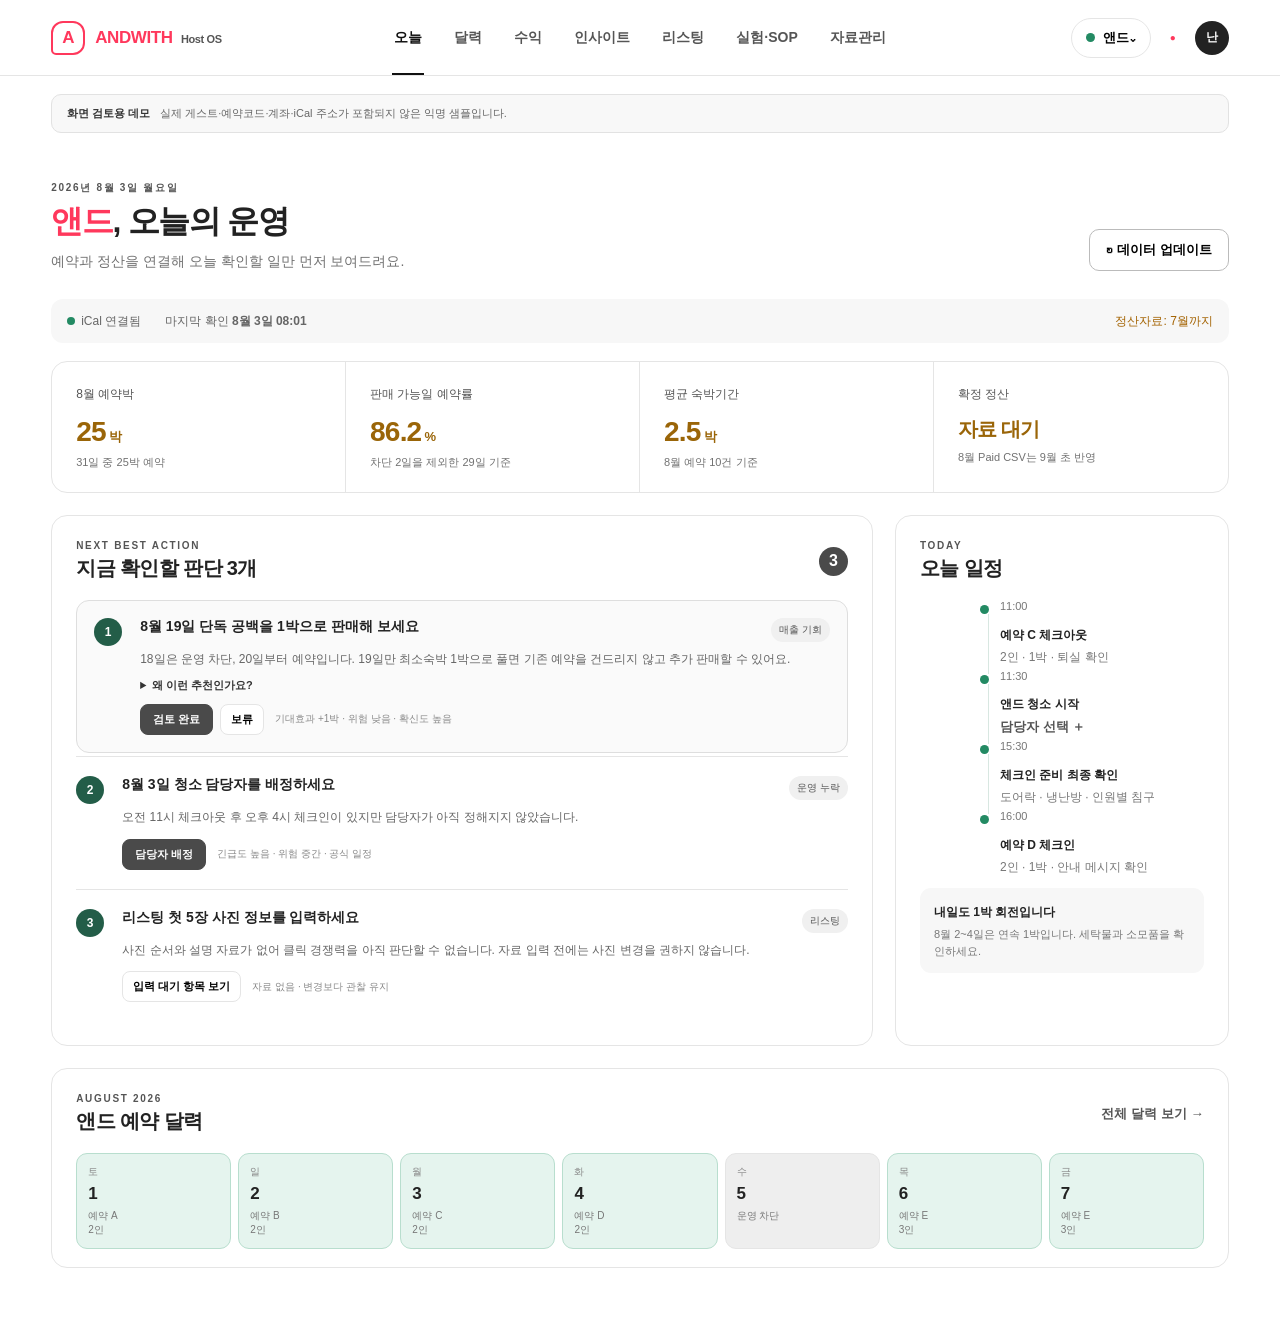
==== commit 5d59aa6c: "Build first usable Host OS workflow" ====
--- a/index.html
+++ b/index.html
@@ -11,7 +11,7 @@
   <header class="topbar">
     <a class="brand" href="#today" aria-label="ANDWITH 홈"><span class="brand-mark">A</span><span>ANDWITH <b>Host OS</b></span></a>
     <nav aria-label="주 메뉴">
-      <button class="nav active" data-view="today">오늘</button><button class="nav" data-view="calendar">달력</button><button class="nav" data-view="revenue">수익</button><button class="nav" data-view="insights">인사이트</button><button class="nav" data-view="listing">리스팅 최적화</button>
+      <button class="nav active" data-view="today">오늘</button><button class="nav" data-view="calendar">달력</button><button class="nav" data-view="revenue">수익</button><button class="nav" data-view="insights">인사이트</button><button class="nav" data-view="listing">리스팅</button><button class="nav" data-view="decisions">실험·SOP</button><button class="nav" data-view="data">자료관리</button>
     </nav>
     <div class="top-actions"><div class="property-switch"><button class="property-pill" id="propertyButton"><i></i><span data-property-name>앤드</span>⌄</button><div class="property-menu" id="propertyMenu" hidden></div></div><button class="bell" aria-label="알림">●</button><span class="avatar">난</span></div>
   </header>
@@ -52,11 +52,11 @@
     </section>
 
     <section class="view" id="revenue">
-      <div class="page-head compact"><div><p class="kicker">REVENUE & PROFIT</p><h1><em class="property-accent" data-property-name>앤드</em> 정산·손익</h1><p>숙박월 실적과 실제 입금월을 분리해서 봅니다.</p></div><button class="primary" data-open="csvDialog">CSV 업로드</button></div>
+      <div class="page-head compact"><div><p class="kicker">REVENUE & PROFIT</p><h1><em class="property-accent" data-property-name>앤드</em> 정산·손익</h1><p>숙박월 실적과 실제 입금월을 분리해서 봅니다.</p></div><div class="head-buttons"><button class="outline" data-open="monthlyCostDialog">월 비용 정리</button><button class="primary" data-open="csvDialog">CSV 업로드</button></div></div>
       <div class="notice"><b>8월은 진행 중입니다.</b><span>8월 Paid CSV를 9월 초에 올리면 확정 정산으로 마감됩니다. 매일 올릴 필요는 없어요.</span></div>
       <div class="month-tabs"><button>6월</button><button class="active">7월</button><button>8월 <small>진행 중</small></button></div>
       <div class="metric-grid revenue-cards"><article><span>7월 호스팅 총수입</span><strong>3,846,160<small>원</small></strong><p>숙박월 기준 추정 배분</p></article><article><span>공동호스트·수수료 후</span><strong>3,087,504<small>원</small></strong><p>입력 거래 기준</p></article><article><span>총 ADR</span><strong>142,450<small>원</small></strong><p>예약박 27박 기준</p></article><article><span>세전 예상 운영이익</span><strong id="profitMetric">1,757,504<small>원</small></strong><p>추가비용 입력 전</p></article></div>
-      <div class="dashboard-grid"><section class="panel"><div class="panel-head"><div><p class="kicker">PROFIT BRIDGE</p><h2>7월에 남은 돈</h2></div><button class="outline small" data-open="expenseDialog">＋ 비용 입력</button></div><div class="profit-list"><div><span>호스팅 총수입</span><b>3,846,160원</b></div><div class="minus"><span>에어비앤비 수수료·공동호스트</span><b>−758,656원</b></div><div class="minus"><span>월세·관리비·공과금·소모품</span><b>−855,000원</b></div><div class="minus"><span>청소·세탁 추정</span><b>−475,000원</b></div><div id="extraExpenseRows"></div><div class="total"><span>세전 예상 운영이익</span><b id="profitTotal">1,757,504원</b></div></div><p class="formula">세금은 포함하지 않은 운영 추정치입니다. 추가 비용을 입력하면 즉시 차감하고 사용한 원자료를 추적합니다.</p></section><aside class="panel data-quality"><div class="panel-head"><div><p class="kicker">DATA QUALITY</p><h2>정산 확인사항</h2></div></div><ul><li class="ok">Payout 행은 매출에서 제외</li><li class="ok">동일 예약코드 분할거래 통합</li><li class="ok">추천 크레딧은 영업외수입 분리</li><li class="warn">월경계 예약은 숙박일별 평균 배분</li><li class="warn">인터넷 비용 금액 미입력</li></ul></aside></div>
+      <div class="dashboard-grid"><section class="panel"><div class="panel-head"><div><p class="kicker">PROFIT BRIDGE</p><h2>7월에 남은 돈</h2></div><button class="outline small" data-open="monthlyCostDialog">월 비용 정리</button></div><div class="profit-list"><div><span>호스팅 총수입</span><b>3,846,160원</b></div><div class="minus"><span>에어비앤비 수수료·공동호스트</span><b>−758,656원</b></div><div id="monthlyCostRows"></div><div class="total"><span>세전 예상 운영이익</span><b id="profitTotal">3,087,504원</b></div></div><p class="formula">매일 지출을 다시 적지 않습니다. ChatGPT 운영일지로 정리한 월세·공과금·청소·비품 등 월 합계만 월말에 한 번 확정합니다.</p></section><aside class="panel data-quality"><div class="panel-head"><div><p class="kicker">DATA QUALITY</p><h2>정산 확인사항</h2></div></div><ul><li class="ok">Payout 행은 매출에서 제외</li><li class="ok">동일 예약코드 분할거래 통합</li><li class="ok">추천 크레딧은 영업외수입 분리</li><li class="warn">월경계 예약은 숙박일별 평균 배분</li><li class="warn" id="costQuality">7월 월 비용 입력 대기</li></ul></aside></div>
     </section>
 
     <section class="view" id="insights">
@@ -75,13 +75,28 @@
       <section class="optimization-grid"><article class="panel"><div class="section-label">B · 검색 노출 점검</div><ul class="check-list"><li class="done">예약 가능한 날짜·최소숙박 확인</li><li class="done">최대 4인·침대 3개 정보 확인</li><li class="waiting-item">응답률·응답시간 입력 대기</li><li class="waiting-item">평점·후기 반복내용 입력 대기</li></ul></article><article class="panel"><div class="section-label">C · 콘텐츠 최적화</div><ul class="check-list"><li class="done">망원시장·한강·홍대 접근성 명시</li><li class="done">반지층과 협소한 공용공간 고지</li><li class="waiting-item">대표사진·첫 5장 순서 점검 필요</li><li class="waiting-item">중국어·영어 번역문 점검 필요</li></ul></article><article class="panel"><div class="section-label">D · 노출·전환 분석</div><div class="funnel-row"><span>조회 4,126</span><i>→</i><span>문의 <b>자료 없음</b></span><i>→</i><span>예약 25</span><i>→</i><span>후기 <b>입력 대기</b></span></div><p class="data-note">Airbnb가 제공하지 않은 노출·문의 수치는 생성하지 않습니다.</p></article><article class="panel"><div class="section-label">E · 가격·예약조건</div><ul class="check-list"><li>호스트 수령액: CSV 연결</li><li class="waiting-item">게스트 총 결제금액 입력 대기</li><li>추가인원 요금: 3인부터 2만원</li><li>1박·2박 예약 틈: 달력 자동점검</li></ul></article><article class="panel"><div class="section-label">F · 비교숙소 관리</div><p>같은 지역·침실 수·최대인원·지상/반지하 조건을 기준으로 실제 경쟁숙소 링크를 직접 저장합니다.</p><button class="outline small" data-open="competitorDialog">＋ 비교숙소 등록</button><div id="competitorList" class="compact-list"></div></article><article class="panel"><div class="section-label">G · 리스팅 변경 이력</div><div class="experiment-banner inactive"><b>진행 중인 실험 없음</b><span>변경 이력을 등록하면 관찰기간 동안 같은 영역의 반복수정을 경고합니다.</span><small>데이터가 부족하면 변경보다 관찰 유지를 우선합니다.</small></div><div id="changeHistoryList" class="compact-list"></div></article></section>
       <section class="panel recommendation-deck"><div class="panel-head"><div><p class="kicker">H · NEXT LISTING ACTION</p><h2>리스팅 추천 카드</h2></div><span>최대 3개 · 근거 유형 표시</span></div><article class="listing-rec"><span class="evidence estimated">데이터 기반 추정</span><h3>30일 이내 평일 1박 공실이 존재합니다</h3><dl><div><dt>사용 데이터</dt><dd>iCal · 8/1~8/31</dd></div><div><dt>권장 행동</dt><dd>해당 날짜만 최소숙박 1박으로 완화</dd></div><div><dt>기대 이익</dt><dd>추가 1박의 순수익 확보 가능</dd></div><div><dt>위험</dt><dd>외주 청소 시 낮은 판매가로 이익 감소</dd></div><div><dt>관찰 기간</dt><dd>14일</dd></div><div><dt>복구 조건</dt><dd>예약 없음 또는 순수익 기준 미달</dd></div></dl><footer>신뢰도 높음 · 전체 달력 조건은 변경하지 않음</footer></article><article class="listing-rec muted"><span class="evidence hypothesis">운영 가설</span><h3>3인 수요에 침대 3개의 장점이 충분히 전달되지 않을 수 있습니다</h3><p>사진과 설명자료가 부족하므로 지금은 변경보다 자료 수집을 우선합니다.</p><footer>신뢰도 낮음 · 관찰 유지</footer></article></section>
     </section>
+
+    <section class="view" id="decisions">
+      <div class="page-head compact"><div><p class="kicker">DECIDE · CONTROL · LEARN</p><h1><em class="property-accent" data-property-name>앤드</em> 실험·SOP</h1><p>감이 아니라 증거로, 동시에가 아니라 하나씩 실행합니다.</p></div><button class="primary" data-open="decisionDialog">＋ 결정 티켓</button></div>
+      <div class="control-strip"><article><span>숙소별 진행 실험</span><b>0 / 1</b></article><article><span>전체 핵심과제</span><b>1 / 3</b></article><article><span>복구 가능한 실험</span><b>1</b></article><article><span>SOP 승격</span><b id="sopCount">0</b></article></div>
+      <div class="dashboard-grid"><section class="panel"><div class="panel-head"><div><p class="kicker">DECISION TICKETS</p><h2>승인할 한 가지</h2></div><span class="evidence estimated">데이터 기반 추정</span></div><article class="decision-card"><h3>평일 1박 공실 한 날짜만 최소숙박을 완화</h3><div class="decision-facts"><p><b>확인된 사실</b> 예약 사이 판매 가능한 1박이 존재합니다.</p><p><b>미확인</b> 게스트 총가격과 외주 청소 확정비용</p></div><dl><div><dt>가장 작은 단계</dt><dd>해당 날짜 한 칸만 변경</dd></div><div><dt>변수</dt><dd>최소 숙박일 1개</dd></div><div><dt>최대손실</dt><dd>0원 · 할인은 별도 승인</dd></div><div><dt>관찰기간</dt><dd>14일</dd></div><div><dt>성공조건</dt><dd>목표 순현금 이상 예약</dd></div><div><dt>복구조건</dt><dd>미예약 또는 기준 미달</dd></div></dl><footer><span>승인자 난희 · 재검토 8월 17일</span><button class="outline small">변경하지 않음</button><button class="action-button small">제한 실행 승인</button></footer></article></section><aside class="panel"><div class="panel-head"><div><p class="kicker">LEARNING LOOP</p><h2>결과를 자산으로</h2></div></div><ol class="learning-steps"><li class="done">문제와 기준선 저장</li><li>한 변수 제한 실행</li><li>관찰기간 결과 확인</li><li>유지 또는 원상복구</li><li>반복 성공 시 SOP 승격</li></ol><div id="sopList" class="compact-list"><p>아직 승격된 SOP가 없습니다.</p></div></aside></div>
+    </section>
+
+    <section class="view" id="data">
+      <div class="page-head compact"><div><p class="kicker">PRIVATE DATA CENTER</p><h1>자료관리</h1><p>내 숙소와 향후 관리숙소를 코드 수정 없이 등록하고 과거·현재·미래 자료를 연결합니다.</p></div><button class="primary" data-open="propertyDialog">＋ 숙소 등록</button></div>
+      <section class="panel portfolio-overview"><div class="panel-head"><div><p class="kicker">MY PORTFOLIO</p><h2>내 숙소 · 망원 건물</h2></div><span>관리자 난희</span></div><div class="property-cards"><article><i style="background:#315f50"></i><div><b>1호점 · 앤드</b><span>기본정보 등록 · 예약자료 연결</span></div><button class="outline small" data-property-jump="and">열기</button></article><article><i style="background:#d49a22"></i><div><b>2호점 · 위드</b><span>기본정보 등록 · 자료 가져오기 대기</span></div><button class="outline small" data-property-jump="with">열기</button></article></div></section>
+      <div class="data-grid"><button class="data-tile" data-open="syncDialog"><b>현재·미래 달력</b><span>숙소별 iCal 주소를 한 번 연결</span><em>iCal 연결 →</em></button><button class="data-tile" data-open="csvDialog"><b>과거·현재 수입</b><span>Paid·Upcoming CSV 여러 번 반영</span><em>CSV 가져오기 →</em></button><button class="data-tile" data-open="monthlyCostDialog"><b>월별 비용</b><span>월말에 항목별 합계만 한 번 입력</span><em>월 비용 정리 →</em></button><button class="data-tile" data-open="cleanerDialog"><b>청소 담당자</b><span>난희·외주 담당자를 등록하고 배정</span><em>담당자 관리 →</em></button><button class="data-tile" data-open="listingDialog"><b>리스팅 기준선</b><span>제목·사진·예약조건의 현재 상태 저장</span><em>기본정보 입력 →</em></button><button class="data-tile"><b>성과·후기</b><span>자료가 없으면 임의 생성하지 않음</span><em>2차 연결 예정</em></button></div>
+      <section class="panel privacy-panel"><b>비공개 운영 원칙</b><p>예약코드는 중복·환불 연결에만 내부 사용하고 기본 화면에서 숨깁니다. 계좌번호·결제 참조번호·Airbnb 비밀번호는 저장하지 않습니다.</p></section>
+    </section>
   </main>
 
   <dialog id="syncDialog"><form method="dialog"><button class="close" value="cancel">×</button><p class="kicker">CALENDAR SYNC</p><h2>예약 달력 업데이트</h2><p>iCal 주소는 한 번만 저장합니다. 브라우저 보안상 직접 읽지 못할 경우 최신 iCal 원문을 붙여 넣을 수 있어요.</p><label>비공개 iCal 주소<input id="icalUrl" type="url" value="" placeholder="https://www.airbnb.co.kr/calendar/ical/…"></label><label>또는 iCal 원문 붙여넣기<textarea id="icalText" placeholder="BEGIN:VCALENDAR…"></textarea></label><div id="syncResult" class="result">현재 테스트 데이터: 8월 예약 10건 · 25박 · 차단 2일</div><div class="dialog-actions"><button value="cancel">취소</button><button type="button" class="primary" id="syncButton">업데이트 확인</button></div></form></dialog>
   <dialog id="csvDialog"><form method="dialog"><button class="close" value="cancel">×</button><p class="kicker">AIRBNB CSV</p><h2>정산자료 가져오기</h2><p>같은 파일을 다시 올려도 예약코드와 거래 내용을 비교해 중복 반영하지 않습니다.</p><label class="dropzone">CSV 파일 선택<input id="csvFile" type="file" accept=".csv,text/csv"><span>파일을 끌어놓거나 눌러서 선택</span><small>Paid 또는 Upcoming CSV</small></label><label>또는 표 내용 붙여넣기<textarea id="csvText" placeholder="날짜&#9;입금 예정일&#9;종류&#9;예약 코드…"></textarea></label><div id="csvResult" class="result">파일을 선택하면 예약·Payout·공동호스트 분배를 자동 분류합니다.</div><div class="dialog-actions"><button value="cancel">취소</button><button type="button" class="primary" id="csvButton">분석해서 반영</button></div></form></dialog>
   <dialog id="guestDialog"><form method="dialog"><button class="close" value="cancel">×</button><p class="kicker">GUEST COUNT</p><h2>새 예약 인원 확인</h2><p>현재 등록된 8월 예약은 모두 입력됐습니다. 다음 새 예약부터 아래 버튼으로 총인원만 선택하면 됩니다.</p><div class="empty-state">✓ 미입력 예약이 없습니다.</div><div class="dialog-actions"><button value="cancel" class="primary">확인</button></div></form></dialog>
   <dialog id="reservationDialog"><form method="dialog"><button class="close" value="cancel">×</button><p class="kicker">RESERVATION DETAILS</p><h2>예약 정보 보완</h2><div class="form-row"><label>체크인<input type="date" value="2026-08-04"></label><label>체크아웃<input type="date" value="2026-08-05"></label></div><label>총인원<div class="guest-buttons"><button type="button">1명</button><button type="button" class="selected">2명</button><button type="button">3명</button><button type="button">4명</button></div></label><label>청소 담당자<select><option>난희 · 직접 청소</option><option>외주 담당자</option><option>미배정</option></select></label><div class="dialog-actions"><button value="cancel">취소</button><button value="default" class="primary">저장</button></div></form></dialog>
-  <dialog id="expenseDialog"><form method="dialog" id="expenseForm"><button class="close" value="cancel">×</button><p class="kicker">ADDITIONAL COST</p><h2>빠진 비용 추가</h2><p>인터넷·수리·교통·기장료처럼 기존 계산에 없는 실제 비용을 입력하세요.</p><label>비용 항목<input name="name" required placeholder="예: 인터넷 비용"></label><label>금액<input name="amount" type="number" min="0" required placeholder="예: 35000"></label><label>메모<input name="note" placeholder="예: 힘찬 명의 납부"></label><div class="dialog-actions"><button value="cancel">취소</button><button type="submit" class="action-button">비용 반영</button></div></form></dialog>
+  <dialog id="monthlyCostDialog" class="wide-dialog"><form method="dialog" id="monthlyCostForm"><button class="close" value="cancel">×</button><p class="kicker">MONTHLY COST CLOSE</p><h2><span data-property-name>앤드</span> 월별 비용 정리</h2><p>매일 입력하지 않고 월말에 항목별 합계만 한 번 저장합니다.</p><div class="form-row"><label>귀속월<input name="month" type="month" value="2026-07" required></label><label>상태<select name="status"><option>작성 중</option><option>월말 확정</option></select></label></div><div class="cost-fields"><label>월세<input name="rent" type="number" min="0" value="700000"></label><label>관리비<input name="management" type="number" min="0" value="50000"></label><label>전기·가스·수도<input name="utilities" type="number" min="0"></label><label>인터넷<input name="internet" type="number" min="0"></label><label>청소비<input name="cleaning" type="number" min="0"></label><label>세탁비<input name="laundry" type="number" min="0"></label><label>비품·소모품<input name="supplies" type="number" min="0"></label><label>수리·보수<input name="repairs" type="number" min="0"></label><label>기타<input name="other" type="number" min="0"></label></div><label>월말 메모<textarea name="note" placeholder="예: 인터넷은 힘찬 명의로 납부"></textarea></label><div class="monthly-total">월 비용 합계 <b id="monthlyCostPreview">750,000원</b></div><div class="dialog-actions"><button value="cancel">취소</button><button type="submit" class="action-button">월 비용 저장</button></div></form></dialog>
+  <dialog id="cleanerDialog"><form method="dialog" id="cleanerForm"><button class="close" value="cancel">×</button><p class="kicker">CLEANER DIRECTORY</p><h2>청소 담당자 등록</h2><p>담당자는 난희만 등록합니다. 현장 소통은 계속 카카오톡을 사용합니다.</p><label>이름<input name="name" required placeholder="예: 홍길동"></label><label>구분<select name="type"><option>난희 직접 청소</option><option>외주 담당자</option></select></label><label>기본 1회 비용<input name="fee" type="number" min="0" placeholder="예: 50000"></label><label>기본 숙소<select name="property"><option value="and">앤드</option><option value="with">위드</option><option value="all">앤드·위드</option></select></label><div id="cleanerDirectory" class="result"></div><div class="dialog-actions"><button value="cancel">닫기</button><button type="submit" class="action-button">담당자 등록</button></div></form></dialog>
+  <dialog id="decisionDialog"><form method="dialog" id="decisionForm"><button class="close" value="cancel">×</button><p class="kicker">CONTROLLED DECISION</p><h2>결정 티켓 만들기</h2><label>발견된 현상<input name="finding" required></label><label>권장 행동<input name="action" required></label><div class="form-row"><label>최대손실<input name="maxLoss"></label><label>관찰 종료일<input name="reviewDate" type="date"></label></div><label>성공조건<input name="success" required></label><label>중단·원상복구 조건<input name="rollback" required></label><div class="dialog-actions"><button value="cancel">취소</button><button type="submit" class="action-button">난희 승인 대기로 저장</button></div></form></dialog>
   <dialog id="propertyDialog"><form method="dialog" id="propertyForm"><button class="close" value="cancel">×</button><p class="kicker">NEW PROPERTY</p><h2>새 숙소 등록</h2><p>숙소별 예약·정산·리스팅 자료는 서로 분리해 관리합니다.</p><label>숙소명<input name="name" required placeholder="예: 위드"></label><label>지역<input name="area" required placeholder="예: 서울 마포구"></label><label>숙소 표시색<select name="color"><option value="#d49a22">황금색</option><option value="#315f50">짙은 초록</option><option value="#596a91">남색</option></select></label><div class="dialog-actions"><button value="cancel">취소</button><button type="submit" class="action-button">숙소 등록</button></div></form></dialog>
   <dialog id="listingDialog" class="wide-dialog"><form method="dialog" id="listingForm"><button class="close" value="cancel">×</button><p class="kicker">LISTING PROFILE</p><h2>숙소별 리스팅 기본정보</h2><p>자동으로 확인할 수 없는 내용은 직접 수정합니다. 입력값은 현재 선택한 숙소에만 저장됩니다.</p><div class="form-row"><label>에어비앤비 공개 링크<input name="url" type="url" placeholder="https://www.airbnb.co.kr/rooms/..."></label><label>리스팅 제목<input name="title" required></label></div><label>요약문<textarea name="summary"></textarea></label><label>상세 설명<textarea name="description"></textarea></label><div class="form-row three"><label>최대 인원<input name="maxGuests" type="number" min="1"></label><label>침실·침대·욕실<input name="layout" placeholder="2실 · 3침대 · 1욕실"></label><label>체크인·체크아웃<input name="times" placeholder="16:00 · 11:00"></label></div><label>편의시설<textarea name="amenities" placeholder="와이파이, 세탁기, 에어컨..."></textarea></label><label>숙소 이용규칙<textarea name="rules"></textarea></label><div class="form-row three"><label>즉시 예약<select name="instantBook"><option>사용</option><option>사용 안 함</option></select></label><label>최소·최대 숙박<input name="stayLimits" placeholder="1~28박"></label><label>사전 예약 가능 기간<input name="advanceWindow" placeholder="예: 12개월"></label></div><div class="form-row three"><label>예약 마감시간<input name="cutoff" placeholder="예: 1일 전"></label><label>준비시간<input name="prepTime" placeholder="예: 없음"></label><label>취소정책<input name="cancellation" placeholder="예: 일반"></label></div><label>대표사진·사진 순서·설명<textarea name="photos" placeholder="1. 대표사진: 큰방 전체 / 2. 침대 구성..."></textarea></label><div class="dialog-actions"><button value="cancel">취소</button><button type="submit" class="action-button">기본정보 저장</button></div></form></dialog>
   <dialog id="changeDialog"><form method="dialog" id="changeForm"><button class="close" value="cancel">×</button><p class="kicker">CHANGE LOG</p><h2>리스팅 변경 이력</h2><label>변경일<input name="date" type="date" required></label><label>변경 항목<select name="field"><option>제목</option><option>대표사진</option><option>사진 순서</option><option>설명</option><option>편의시설</option><option>가격</option><option>인원 추가요금</option><option>최소 숙박일</option><option>할인</option><option>예약 가능 기간</option></select></label><div class="form-row"><label>변경 전<textarea name="before" required></textarea></label><label>변경 후<textarea name="after" required></textarea></label></div><label>변경 이유<input name="reason" required></label><label>기대 효과<input name="expected"></label><div class="form-row"><label>관찰 시작<input name="observeStart" type="date"></label><label>관찰 종료<input name="observeEnd" type="date"></label></div><label>실제 결과·결정<textarea name="result" placeholder="관찰 중 / 유지 / 추가 관찰 / 원상복구"></textarea></label><div class="dialog-actions"><button value="cancel">취소</button><button type="submit" class="action-button">변경 이력 저장</button></div></form></dialog>
--- a/styles.css
+++ b/styles.css
@@ -22,3 +22,6 @@
 .source-strip{display:flex;align-items:center;gap:8px;background:#f7f7f7;border-radius:10px;padding:11px 14px;margin-bottom:15px;font-size:9px;color:#777}.source-strip>span:first-child{margin-right:auto}.evidence{display:inline-block;font-size:8px;border-radius:20px;padding:5px 8px;font-weight:700}.evidence.official{background:#e5f0eb;color:#235d48}.evidence.estimated{background:#fff0d8;color:#85560b}.evidence.hypothesis{background:#eee;color:#666}.listing-status-grid{display:grid;grid-template-columns:repeat(4,1fr);gap:11px;margin-bottom:15px}.status-card{padding:17px}.status-card>span,.status-card>b{display:block}.status-card>span{font-size:9px;color:#777}.status-card>b{font-size:17px;color:var(--warm-brown);margin:7px 0}.status-card>p{font-size:9px;color:#888;line-height:1.55;margin:0}.listing-profile{margin-bottom:15px}.profile-summary{display:grid;grid-template-columns:2fr 1fr 1fr;gap:1px;background:var(--line);border:1px solid var(--line);border-radius:9px;overflow:hidden}.profile-summary>div{background:#fff;padding:11px}.profile-summary span,.profile-summary b{display:block}.profile-summary span{font-size:8px;color:#888;margin-bottom:4px}.profile-summary b{font-size:10px;line-height:1.4}.optimization-grid{display:grid;grid-template-columns:1fr 1fr;gap:12px}.optimization-grid>.panel{padding:19px}.section-label{font-size:10px;font-weight:800;margin-bottom:14px}.check-list{list-style:none;margin:0;padding:0}.check-list li{font-size:10px;padding:7px 0;border-top:1px solid #eee}.check-list li:before{display:inline-grid;place-items:center;width:17px;height:17px;border-radius:50%;margin-right:7px;font-size:8px}.check-list li.done:before{content:'✓';background:#e5f0eb;color:#235d48}.check-list li.waiting-item:before{content:'·';background:#eee;color:#777}.funnel-row{display:flex;align-items:center;justify-content:space-between;gap:5px;background:#f7f7f7;border-radius:8px;padding:12px}.funnel-row span{font-size:9px}.funnel-row span b{color:#888}.funnel-row i{font-style:normal;color:#aaa}.data-note{font-size:9px;color:#888}.optimization-grid>.panel>p{font-size:10px;color:#777;line-height:1.5}.compact-list{display:grid;gap:5px;margin-top:10px}.compact-list>div{background:#f7f7f7;border-radius:7px;padding:9px}.compact-list b,.compact-list span,.compact-list small{display:block;font-size:9px}.compact-list span,.compact-list small{color:#777;margin-top:3px}.compact-list>p{font-size:9px;color:#999}.experiment-banner{border-left:3px solid #d49a22;background:#fff8e9;padding:10px}.experiment-banner b,.experiment-banner span,.experiment-banner small{display:block}.experiment-banner b{font-size:9px;color:#8b5b0c}.experiment-banner span{font-size:10px;margin:4px 0}.experiment-banner small{font-size:8px;color:#888}.recommendation-deck{margin-top:15px}.recommendation-deck .panel-head>span{font-size:9px;color:#888}.listing-rec{border-top:1px solid var(--line);padding:17px 0}.listing-rec h3{font-size:13px;margin:9px 0}.listing-rec dl{display:grid;grid-template-columns:repeat(3,1fr);gap:7px;margin:0}.listing-rec dl>div{background:#f7f7f7;border-radius:7px;padding:9px}.listing-rec dt,.listing-rec dd{font-size:9px}.listing-rec dt{color:#888}.listing-rec dd{margin:4px 0 0;font-weight:700;line-height:1.4}.listing-rec footer{font-size:9px;color:#777;margin-top:10px}.listing-rec.muted p{font-size:10px;color:#777}.listing-rec.muted{opacity:.8}
 @media(max-width:900px){.cleaning-item{grid-template-columns:1fr 1fr}.listing-status-grid{grid-template-columns:1fr 1fr}.profile-summary{grid-template-columns:1fr 1fr}.listing-rec dl{grid-template-columns:1fr 1fr}}@media(max-width:650px){.cleaning-panel .panel-head{display:block}.cleaning-tools{margin-top:12px;display:grid}.cleaning-item{grid-template-columns:1fr}.form-row.three{grid-template-columns:1fr}.source-strip{flex-wrap:wrap}.source-strip>span:first-child{width:100%}.listing-status-grid,.optimization-grid,.profile-summary{grid-template-columns:1fr}.listing-rec dl{grid-template-columns:1fr}}
 .chart-empty{min-height:230px;border:1px dashed #ccc;border-radius:11px;background:#fafafa;display:flex;flex-direction:column;align-items:center;justify-content:center;text-align:center;padding:25px}.chart-empty b{font-size:14px}.chart-empty p{max-width:520px;font-size:10px;color:#777;line-height:1.6}.experiment-banner.inactive{border-left-color:#aaa;background:#f7f7f7}.experiment-banner.inactive b{color:#666}
+.control-strip{display:grid;grid-template-columns:repeat(4,1fr);border:1px solid var(--line);border-radius:14px;margin-bottom:18px;overflow:hidden}.control-strip article{padding:17px 20px;border-right:1px solid var(--line)}.control-strip article:last-child{border:0}.control-strip span,.control-strip b{display:block}.control-strip span{font-size:9px;color:#777}.control-strip b{font-size:19px;color:var(--warm-brown);margin-top:7px}.decision-card{border-top:1px solid var(--line);padding-top:18px}.decision-card h3{font-size:17px}.decision-facts{display:grid;grid-template-columns:1fr 1fr;gap:8px}.decision-facts p{background:#f7f7f7;border-radius:8px;padding:11px;font-size:10px;line-height:1.5}.decision-facts b{display:block;margin-bottom:4px}.decision-card dl{display:grid;grid-template-columns:repeat(3,1fr);gap:7px}.decision-card dl>div{border:1px solid var(--line);border-radius:8px;padding:10px}.decision-card dt{font-size:8px;color:#888}.decision-card dd{font-size:10px;font-weight:700;margin:5px 0 0}.decision-card footer{display:flex;align-items:center;justify-content:flex-end;gap:7px;margin-top:14px}.decision-card footer span{font-size:9px;color:#777;margin-right:auto}.action-button.small{padding:8px 11px;border-radius:8px}.learning-steps{padding-left:25px}.learning-steps li{font-size:11px;padding:9px 0;border-bottom:1px solid var(--line)}.learning-steps li.done{color:#235d48;font-weight:700}.portfolio-overview{margin-bottom:16px}.portfolio-overview .panel-head>span{font-size:10px;color:#777}.property-cards{display:grid;grid-template-columns:1fr 1fr;gap:10px}.property-cards article{display:grid;grid-template-columns:12px 1fr auto;gap:10px;align-items:center;border:1px solid var(--line);border-radius:10px;padding:13px}.property-cards i{width:11px;height:11px;border-radius:50%}.property-cards b,.property-cards span{display:block}.property-cards b{font-size:12px}.property-cards span{font-size:9px;color:#888;margin-top:4px}.data-grid{display:grid;grid-template-columns:repeat(3,1fr);gap:11px}.data-tile{border:1px solid var(--line);border-radius:13px;background:#fff;padding:19px;text-align:left;cursor:pointer}.data-tile:hover{border-color:#999;box-shadow:var(--shadow)}.data-tile b,.data-tile span,.data-tile em{display:block}.data-tile b{font-size:14px}.data-tile span{font-size:10px;color:#777;line-height:1.5;margin:8px 0 18px}.data-tile em{font-size:9px;color:var(--coral);font-style:normal;font-weight:700}.privacy-panel{margin-top:16px;background:#f7f7f7}.privacy-panel b{font-size:12px}.privacy-panel p{font-size:10px;line-height:1.6;color:#777;margin-bottom:0}.cost-fields{display:grid;grid-template-columns:repeat(3,1fr);gap:0 10px}.monthly-total{display:flex;justify-content:space-between;margin-top:17px;background:#f7f7f7;border-radius:10px;padding:14px;font-size:12px}.monthly-total b{color:var(--warm-brown)}.pending-row b{color:#a36200!important}
+@media(max-width:1100px){.topbar nav{gap:15px}.data-grid{grid-template-columns:1fr 1fr}.decision-card dl{grid-template-columns:1fr 1fr}}@media(max-width:650px){.control-strip{grid-template-columns:1fr 1fr}.control-strip article:nth-child(2){border-right:0}.control-strip article:nth-child(-n+2){border-bottom:1px solid var(--line)}.decision-facts,.property-cards,.data-grid,.cost-fields{grid-template-columns:1fr}.decision-card dl{grid-template-columns:1fr}.decision-card footer{flex-wrap:wrap}.decision-card footer span{width:100%}}
+@media(max-width:1000px){body{padding-bottom:64px}.topbar nav{display:flex;position:fixed;left:0;right:0;bottom:0;height:62px;background:#fff;border-top:1px solid var(--line);box-shadow:0 -8px 24px rgba(0,0,0,.06);z-index:60;gap:0;overflow-x:auto;align-items:stretch}.topbar nav .nav{min-width:86px;flex:1;font-size:10px;padding:8px 9px}.topbar nav .nav.active:after{top:0;bottom:auto;background:var(--coral)}#toast{bottom:78px}}
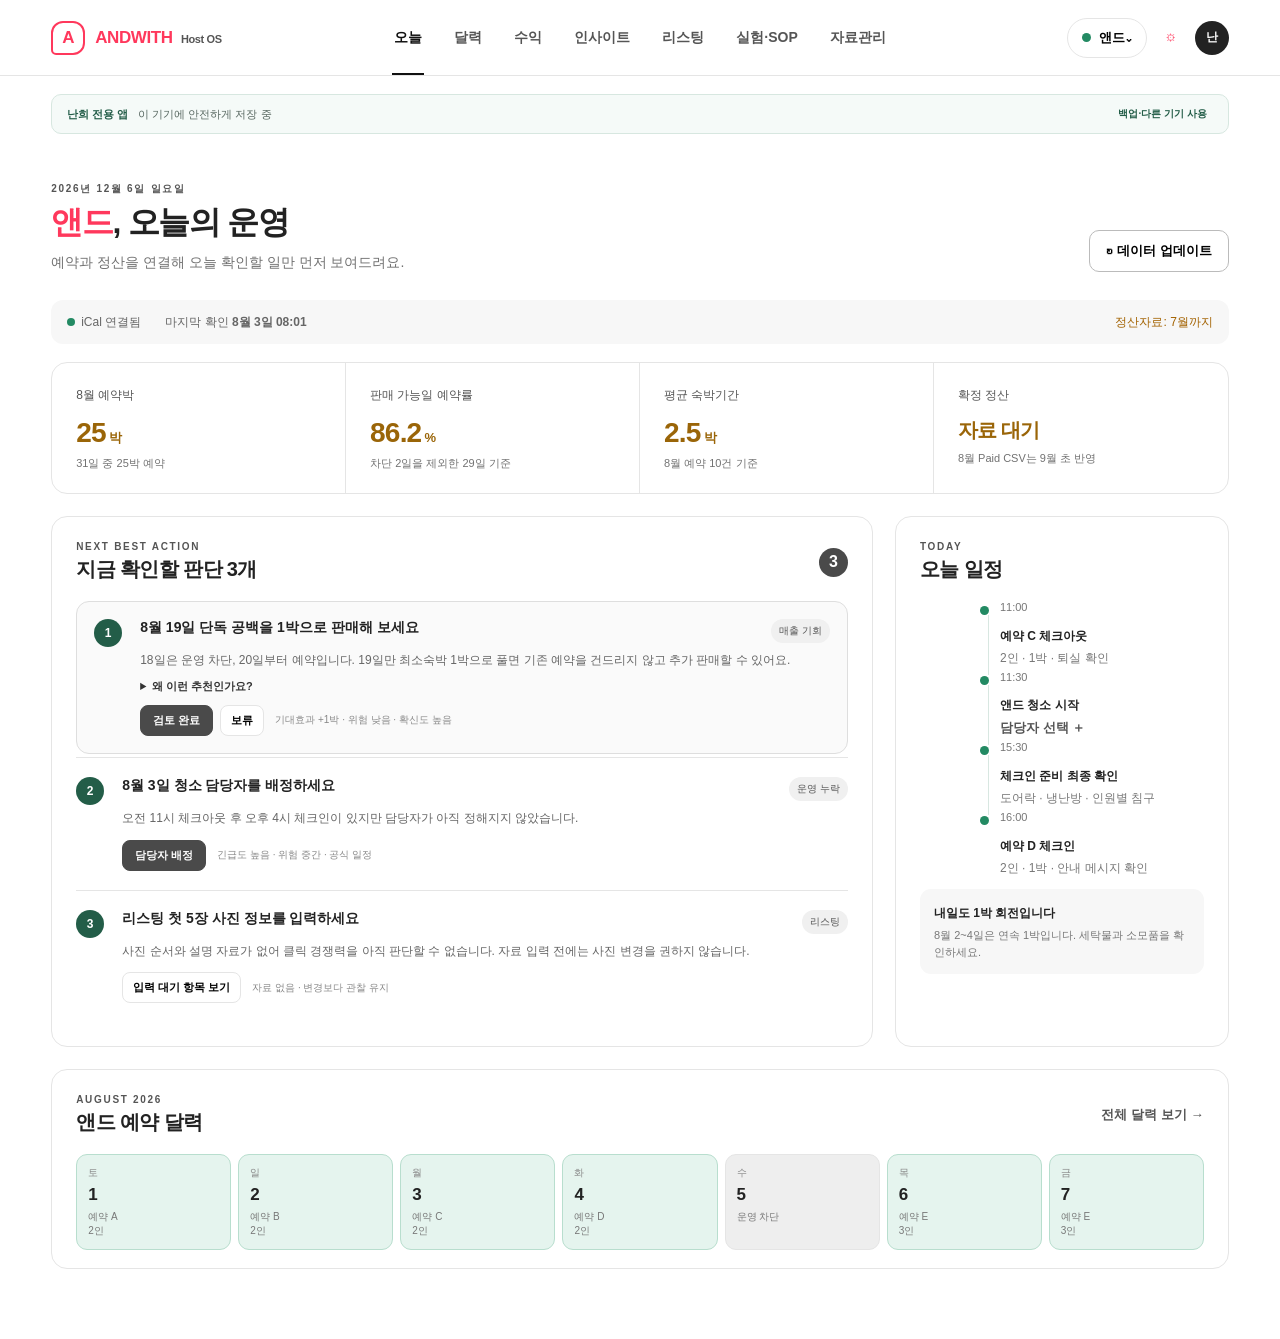
==== commit 93b33d42: "Remove binary preview blockers" ====
--- a/index.html
+++ b/index.html
@@ -3,8 +3,14 @@
 <head>
   <meta charset="UTF-8">
   <meta name="viewport" content="width=device-width, initial-scale=1.0">
+  <meta name="theme-color" content="#ff385c">
+  <meta name="apple-mobile-web-app-capable" content="yes">
+  <meta name="apple-mobile-web-app-status-bar-style" content="default">
   <meta name="description" content="앤드 숙소의 예약·정산·운영 판단을 돕는 내부 운영 대시보드">
   <title>ANDWITH Host OS · 앤드</title>
+  <link rel="manifest" href="manifest.webmanifest">
+  <link rel="icon" href="icons/icon.svg" type="image/svg+xml">
+  <link rel="apple-touch-icon" href="icons/icon.svg">
   <link rel="stylesheet" href="styles.css">
 </head>
 <body>
@@ -13,13 +19,13 @@
     <nav aria-label="주 메뉴">
       <button class="nav active" data-view="today">오늘</button><button class="nav" data-view="calendar">달력</button><button class="nav" data-view="revenue">수익</button><button class="nav" data-view="insights">인사이트</button><button class="nav" data-view="listing">리스팅</button><button class="nav" data-view="decisions">실험·SOP</button><button class="nav" data-view="data">자료관리</button>
     </nav>
-    <div class="top-actions"><div class="property-switch"><button class="property-pill" id="propertyButton"><i></i><span data-property-name>앤드</span>⌄</button><div class="property-menu" id="propertyMenu" hidden></div></div><button class="bell" aria-label="알림">●</button><span class="avatar">난</span></div>
+    <div class="top-actions"><div class="property-switch"><button class="property-pill" id="propertyButton"><i></i><span data-property-name>앤드</span>⌄</button><div class="property-menu" id="propertyMenu" hidden></div></div><button class="utility-button" id="installButton" hidden>앱 설치</button><button class="bell" data-open="deviceDialog" aria-label="백업 및 기기 설정">⚙</button><span class="avatar">난</span></div>
   </header>
 
   <main>
-    <div class="demo-banner"><b>화면 검토용 데모</b><span>실제 게스트·예약코드·계좌·iCal 주소가 포함되지 않은 익명 샘플입니다.</span></div>
+    <div class="device-banner"><b>난희 전용 앱</b><span id="storageStatus">이 기기에 안전하게 저장 중</span><button type="button" data-open="deviceDialog">백업·다른 기기 사용</button></div>
     <section class="view active" id="today">
-      <div class="page-head"><div><p class="kicker">2026년 8월 3일 월요일</p><h1><em class="property-accent" data-property-name>앤드</em>, 오늘의 운영</h1><p>예약과 정산을 연결해 오늘 확인할 일만 먼저 보여드려요.</p></div><button class="outline" data-open="syncDialog">↻ 데이터 업데이트</button></div>
+      <div class="page-head"><div><p class="kicker" id="currentDate">오늘</p><h1><em class="property-accent" data-property-name>앤드</em>, 오늘의 운영</h1><p>예약과 정산을 연결해 오늘 확인할 일만 먼저 보여드려요.</p></div><button class="outline" data-open="syncDialog">↻ 데이터 업데이트</button></div>
       <div class="status-strip"><span><i class="dot green"></i>iCal 연결됨</span><span>마지막 확인 <b id="lastSync">8월 3일 08:01</b></span><span class="needs">정산자료: 7월까지</span></div>
       <div class="metric-grid">
         <article><span>8월 예약박</span><strong id="bookedMetric">25<small>박</small></strong><p>31일 중 25박 예약</p></article>
@@ -97,6 +103,7 @@
   <dialog id="monthlyCostDialog" class="wide-dialog"><form method="dialog" id="monthlyCostForm"><button class="close" value="cancel">×</button><p class="kicker">MONTHLY COST CLOSE</p><h2><span data-property-name>앤드</span> 월별 비용 정리</h2><p>매일 입력하지 않고 월말에 항목별 합계만 한 번 저장합니다.</p><div class="form-row"><label>귀속월<input name="month" type="month" value="2026-07" required></label><label>상태<select name="status"><option>작성 중</option><option>월말 확정</option></select></label></div><div class="cost-fields"><label>월세<input name="rent" type="number" min="0" value="700000"></label><label>관리비<input name="management" type="number" min="0" value="50000"></label><label>전기·가스·수도<input name="utilities" type="number" min="0"></label><label>인터넷<input name="internet" type="number" min="0"></label><label>청소비<input name="cleaning" type="number" min="0"></label><label>세탁비<input name="laundry" type="number" min="0"></label><label>비품·소모품<input name="supplies" type="number" min="0"></label><label>수리·보수<input name="repairs" type="number" min="0"></label><label>기타<input name="other" type="number" min="0"></label></div><label>월말 메모<textarea name="note" placeholder="예: 인터넷은 힘찬 명의로 납부"></textarea></label><div class="monthly-total">월 비용 합계 <b id="monthlyCostPreview">750,000원</b></div><div class="dialog-actions"><button value="cancel">취소</button><button type="submit" class="action-button">월 비용 저장</button></div></form></dialog>
   <dialog id="cleanerDialog"><form method="dialog" id="cleanerForm"><button class="close" value="cancel">×</button><p class="kicker">CLEANER DIRECTORY</p><h2>청소 담당자 등록</h2><p>담당자는 난희만 등록합니다. 현장 소통은 계속 카카오톡을 사용합니다.</p><label>이름<input name="name" required placeholder="예: 홍길동"></label><label>구분<select name="type"><option>난희 직접 청소</option><option>외주 담당자</option></select></label><label>기본 1회 비용<input name="fee" type="number" min="0" placeholder="예: 50000"></label><label>기본 숙소<select name="property"><option value="and">앤드</option><option value="with">위드</option><option value="all">앤드·위드</option></select></label><div id="cleanerDirectory" class="result"></div><div class="dialog-actions"><button value="cancel">닫기</button><button type="submit" class="action-button">담당자 등록</button></div></form></dialog>
   <dialog id="decisionDialog"><form method="dialog" id="decisionForm"><button class="close" value="cancel">×</button><p class="kicker">CONTROLLED DECISION</p><h2>결정 티켓 만들기</h2><label>발견된 현상<input name="finding" required></label><label>권장 행동<input name="action" required></label><div class="form-row"><label>최대손실<input name="maxLoss"></label><label>관찰 종료일<input name="reviewDate" type="date"></label></div><label>성공조건<input name="success" required></label><label>중단·원상복구 조건<input name="rollback" required></label><div class="dialog-actions"><button value="cancel">취소</button><button type="submit" class="action-button">난희 승인 대기로 저장</button></div></form></dialog>
+  <dialog id="deviceDialog"><form method="dialog"><button class="close" value="cancel">×</button><p class="kicker">DEVICE & BACKUP</p><h2>기기 저장·백업</h2><p>현재 버전은 기기 안에 저장됩니다. 태블릿에서 내보낸 백업을 휴대폰·PC에서 가져오면 같은 자료를 이어서 볼 수 있습니다.</p><div class="device-actions"><button type="button" class="action-button" id="exportBackup">백업 파일 내보내기</button><label class="file-button">백업 파일 가져오기<input id="importBackup" type="file" accept="application/json,.json"></label></div><div class="result" id="backupResult">마지막 백업: 아직 없음</div><div class="install-help"><b>홈 화면에 앱 추가</b><p>Android·Chrome: 메뉴 → 앱 설치 또는 홈 화면에 추가<br>iPhone·iPad Safari: 공유 → 홈 화면에 추가</p><button type="button" class="outline" id="installFromDialog">설치 가능한지 확인</button></div><p class="privacy-copy">공용 PC에서는 사용 후 브라우저 자료를 삭제하세요. 난희 전용 클라우드 동기화는 비공개 서버 배포 단계에서 연결합니다.</p><div class="dialog-actions"><button value="cancel">닫기</button></div></form></dialog>
   <dialog id="propertyDialog"><form method="dialog" id="propertyForm"><button class="close" value="cancel">×</button><p class="kicker">NEW PROPERTY</p><h2>새 숙소 등록</h2><p>숙소별 예약·정산·리스팅 자료는 서로 분리해 관리합니다.</p><label>숙소명<input name="name" required placeholder="예: 위드"></label><label>지역<input name="area" required placeholder="예: 서울 마포구"></label><label>숙소 표시색<select name="color"><option value="#d49a22">황금색</option><option value="#315f50">짙은 초록</option><option value="#596a91">남색</option></select></label><div class="dialog-actions"><button value="cancel">취소</button><button type="submit" class="action-button">숙소 등록</button></div></form></dialog>
   <dialog id="listingDialog" class="wide-dialog"><form method="dialog" id="listingForm"><button class="close" value="cancel">×</button><p class="kicker">LISTING PROFILE</p><h2>숙소별 리스팅 기본정보</h2><p>자동으로 확인할 수 없는 내용은 직접 수정합니다. 입력값은 현재 선택한 숙소에만 저장됩니다.</p><div class="form-row"><label>에어비앤비 공개 링크<input name="url" type="url" placeholder="https://www.airbnb.co.kr/rooms/..."></label><label>리스팅 제목<input name="title" required></label></div><label>요약문<textarea name="summary"></textarea></label><label>상세 설명<textarea name="description"></textarea></label><div class="form-row three"><label>최대 인원<input name="maxGuests" type="number" min="1"></label><label>침실·침대·욕실<input name="layout" placeholder="2실 · 3침대 · 1욕실"></label><label>체크인·체크아웃<input name="times" placeholder="16:00 · 11:00"></label></div><label>편의시설<textarea name="amenities" placeholder="와이파이, 세탁기, 에어컨..."></textarea></label><label>숙소 이용규칙<textarea name="rules"></textarea></label><div class="form-row three"><label>즉시 예약<select name="instantBook"><option>사용</option><option>사용 안 함</option></select></label><label>최소·최대 숙박<input name="stayLimits" placeholder="1~28박"></label><label>사전 예약 가능 기간<input name="advanceWindow" placeholder="예: 12개월"></label></div><div class="form-row three"><label>예약 마감시간<input name="cutoff" placeholder="예: 1일 전"></label><label>준비시간<input name="prepTime" placeholder="예: 없음"></label><label>취소정책<input name="cancellation" placeholder="예: 일반"></label></div><label>대표사진·사진 순서·설명<textarea name="photos" placeholder="1. 대표사진: 큰방 전체 / 2. 침대 구성..."></textarea></label><div class="dialog-actions"><button value="cancel">취소</button><button type="submit" class="action-button">기본정보 저장</button></div></form></dialog>
   <dialog id="changeDialog"><form method="dialog" id="changeForm"><button class="close" value="cancel">×</button><p class="kicker">CHANGE LOG</p><h2>리스팅 변경 이력</h2><label>변경일<input name="date" type="date" required></label><label>변경 항목<select name="field"><option>제목</option><option>대표사진</option><option>사진 순서</option><option>설명</option><option>편의시설</option><option>가격</option><option>인원 추가요금</option><option>최소 숙박일</option><option>할인</option><option>예약 가능 기간</option></select></label><div class="form-row"><label>변경 전<textarea name="before" required></textarea></label><label>변경 후<textarea name="after" required></textarea></label></div><label>변경 이유<input name="reason" required></label><label>기대 효과<input name="expected"></label><div class="form-row"><label>관찰 시작<input name="observeStart" type="date"></label><label>관찰 종료<input name="observeEnd" type="date"></label></div><label>실제 결과·결정<textarea name="result" placeholder="관찰 중 / 유지 / 추가 관찰 / 원상복구"></textarea></label><div class="dialog-actions"><button value="cancel">취소</button><button type="submit" class="action-button">변경 이력 저장</button></div></form></dialog>
--- a/styles.css
+++ b/styles.css
@@ -25,3 +25,4 @@
 .control-strip{display:grid;grid-template-columns:repeat(4,1fr);border:1px solid var(--line);border-radius:14px;margin-bottom:18px;overflow:hidden}.control-strip article{padding:17px 20px;border-right:1px solid var(--line)}.control-strip article:last-child{border:0}.control-strip span,.control-strip b{display:block}.control-strip span{font-size:9px;color:#777}.control-strip b{font-size:19px;color:var(--warm-brown);margin-top:7px}.decision-card{border-top:1px solid var(--line);padding-top:18px}.decision-card h3{font-size:17px}.decision-facts{display:grid;grid-template-columns:1fr 1fr;gap:8px}.decision-facts p{background:#f7f7f7;border-radius:8px;padding:11px;font-size:10px;line-height:1.5}.decision-facts b{display:block;margin-bottom:4px}.decision-card dl{display:grid;grid-template-columns:repeat(3,1fr);gap:7px}.decision-card dl>div{border:1px solid var(--line);border-radius:8px;padding:10px}.decision-card dt{font-size:8px;color:#888}.decision-card dd{font-size:10px;font-weight:700;margin:5px 0 0}.decision-card footer{display:flex;align-items:center;justify-content:flex-end;gap:7px;margin-top:14px}.decision-card footer span{font-size:9px;color:#777;margin-right:auto}.action-button.small{padding:8px 11px;border-radius:8px}.learning-steps{padding-left:25px}.learning-steps li{font-size:11px;padding:9px 0;border-bottom:1px solid var(--line)}.learning-steps li.done{color:#235d48;font-weight:700}.portfolio-overview{margin-bottom:16px}.portfolio-overview .panel-head>span{font-size:10px;color:#777}.property-cards{display:grid;grid-template-columns:1fr 1fr;gap:10px}.property-cards article{display:grid;grid-template-columns:12px 1fr auto;gap:10px;align-items:center;border:1px solid var(--line);border-radius:10px;padding:13px}.property-cards i{width:11px;height:11px;border-radius:50%}.property-cards b,.property-cards span{display:block}.property-cards b{font-size:12px}.property-cards span{font-size:9px;color:#888;margin-top:4px}.data-grid{display:grid;grid-template-columns:repeat(3,1fr);gap:11px}.data-tile{border:1px solid var(--line);border-radius:13px;background:#fff;padding:19px;text-align:left;cursor:pointer}.data-tile:hover{border-color:#999;box-shadow:var(--shadow)}.data-tile b,.data-tile span,.data-tile em{display:block}.data-tile b{font-size:14px}.data-tile span{font-size:10px;color:#777;line-height:1.5;margin:8px 0 18px}.data-tile em{font-size:9px;color:var(--coral);font-style:normal;font-weight:700}.privacy-panel{margin-top:16px;background:#f7f7f7}.privacy-panel b{font-size:12px}.privacy-panel p{font-size:10px;line-height:1.6;color:#777;margin-bottom:0}.cost-fields{display:grid;grid-template-columns:repeat(3,1fr);gap:0 10px}.monthly-total{display:flex;justify-content:space-between;margin-top:17px;background:#f7f7f7;border-radius:10px;padding:14px;font-size:12px}.monthly-total b{color:var(--warm-brown)}.pending-row b{color:#a36200!important}
 @media(max-width:1100px){.topbar nav{gap:15px}.data-grid{grid-template-columns:1fr 1fr}.decision-card dl{grid-template-columns:1fr 1fr}}@media(max-width:650px){.control-strip{grid-template-columns:1fr 1fr}.control-strip article:nth-child(2){border-right:0}.control-strip article:nth-child(-n+2){border-bottom:1px solid var(--line)}.decision-facts,.property-cards,.data-grid,.cost-fields{grid-template-columns:1fr}.decision-card dl{grid-template-columns:1fr}.decision-card footer{flex-wrap:wrap}.decision-card footer span{width:100%}}
 @media(max-width:1000px){body{padding-bottom:64px}.topbar nav{display:flex;position:fixed;left:0;right:0;bottom:0;height:62px;background:#fff;border-top:1px solid var(--line);box-shadow:0 -8px 24px rgba(0,0,0,.06);z-index:60;gap:0;overflow-x:auto;align-items:stretch}.topbar nav .nav{min-width:86px;flex:1;font-size:10px;padding:8px 9px}.topbar nav .nav.active:after{top:0;bottom:auto;background:var(--coral)}#toast{bottom:78px}}
+.utility-button{border:1px solid var(--coral);background:#fff;color:var(--coral);border-radius:18px;padding:7px 10px;font-size:10px;font-weight:800}.device-banner{margin-top:18px;padding:11px 15px;border:1px solid #d7e7e0;background:#f5faf8;border-radius:10px;display:flex;align-items:center;gap:10px;color:#56665f;font-size:11px}.device-banner b{color:#235d48;white-space:nowrap}.device-banner button{margin-left:auto;border:0;background:none;color:#235d48;font-size:10px;font-weight:800;cursor:pointer}.device-actions{display:grid;grid-template-columns:1fr 1fr;gap:8px;margin-top:18px}.device-actions>button,.file-button{display:grid;place-items:center;border-radius:10px;min-height:46px;font-size:11px;font-weight:800;cursor:pointer}.file-button{border:1px solid #aaa}.file-button input{display:none}.install-help{margin-top:14px;padding:14px;background:#f7f7f7;border-radius:10px}.install-help b{font-size:11px}.install-help p,.privacy-copy{font-size:10px!important;line-height:1.7!important;color:#777}.install-help button{font-size:10px}.privacy-copy{margin-top:14px}@media(max-width:650px){.top-actions{gap:7px}.utility-button{display:none}.device-banner{align-items:flex-start;flex-wrap:wrap}.device-banner button{margin-left:0;width:100%;text-align:left;padding:4px 0}.device-actions{grid-template-columns:1fr}}
